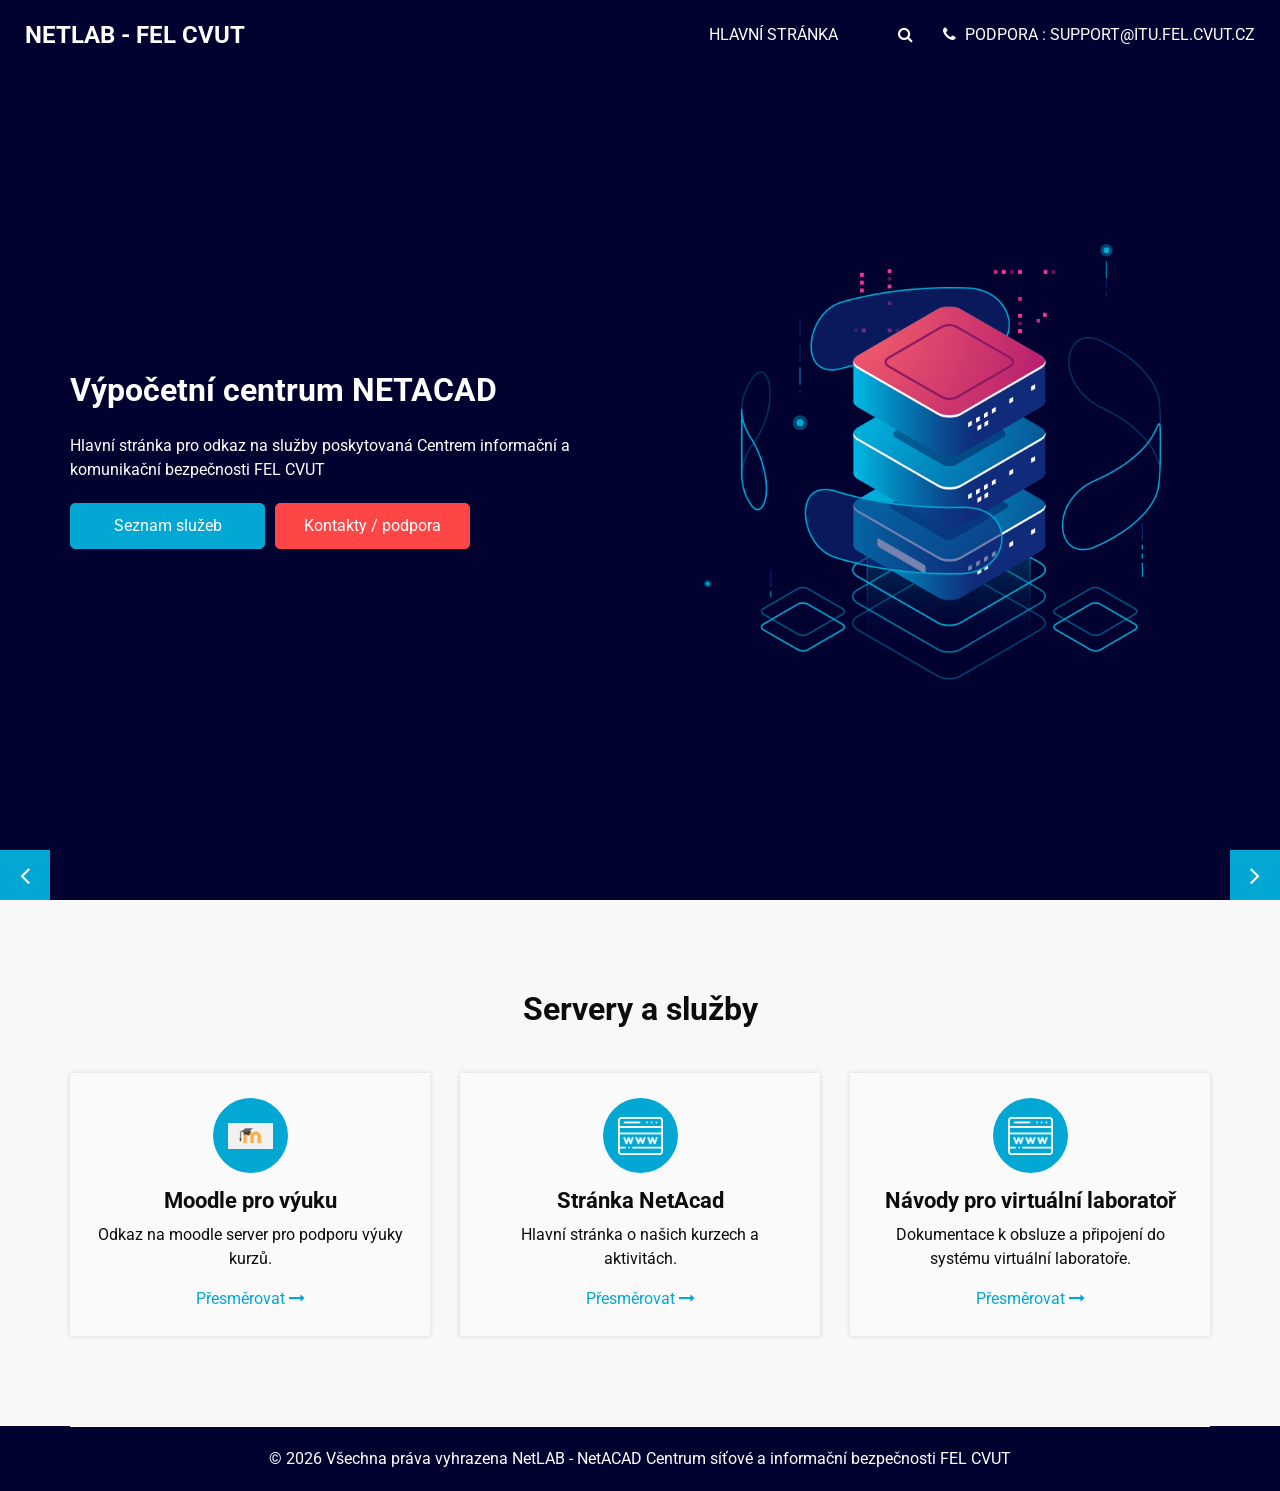
==== index.html @ 59ef76fa "Initial commit" ====
<!DOCTYPE html>
<html>

<head>
  <!-- Basic -->
  <meta charset="utf-8" />
  <meta http-equiv="X-UA-Compatible" content="IE=edge" />
  <!-- Mobile Metas -->
  <meta name="viewport" content="width=device-width, initial-scale=1, shrink-to-fit=no" />
  <!-- Site Metas -->
  <link rel="icon" href="images/fevicon.png" type="image/gif" />
  <meta name="keywords" content="" />
  <meta name="description" content="" />
  <meta name="author" content="" />

  <title>Výpočetní centrum NetAcad</title>


  <!-- bootstrap core css -->
  <link rel="stylesheet" type="text/css" href="css/bootstrap.css" />

  <!-- fonts style -->
  <link href="https://fonts.googleapis.com/css2?family=Roboto:wght@400;500;700;900&display=swap" rel="stylesheet">

  <!-- font awesome style -->
  <link href="css/font-awesome.min.css" rel="stylesheet" />

  <!-- Custom styles for this template -->
  <link href="css/style.css" rel="stylesheet" />
  <!-- responsive style -->
  <link href="css/responsive.css" rel="stylesheet" />

</head>

<body>

  <div class="hero_area">
    <!-- header section strats -->
    <header class="header_section">
      <div class="container-fluid">
        <nav class="navbar navbar-expand-lg custom_nav-container ">
          <a class="navbar-brand" href="index.html">
            <span>NetLAB - FEL CVUT</span>
          </a>

          <button class="navbar-toggler" type="button" data-toggle="collapse" data-target="#navbarSupportedContent" aria-controls="navbarSupportedContent" aria-expanded="false" aria-label="Toggle navigation">
            <span class=""> </span>
          </button>

          <div class="collapse navbar-collapse" id="navbarSupportedContent">
            <ul class="navbar-nav  ml-auto">
              <li class="nav-item active">
                <a class="nav-link" href="index.html">Hlavní stránka <span class="sr-only">(current)</span></a>
              </li>
            </ul>
            <div class="quote_btn-container">
              <form class="form-inline">
                <button class="btn   nav_search-btn" type="submit">
                  <i class="fa fa-search" aria-hidden="true"></i>
                </button>
              </form>
              <a href="">
                <i class="fa fa-phone" aria-hidden="true"></i>
                <span>
                  Podpora : support@itu.fel.cvut.cz

                </span>
              </a>
            </div>
          </div>
        </nav>
      </div>
    </header>
    <!-- end header section -->
    <!-- slider section -->
    <section class="slider_section ">
      <div id="customCarousel1" class="carousel slide" data-ride="carousel">
        <div class="carousel-inner">
          <div class="carousel-item active">
            <div class="container ">
              <div class="row">
                <div class="col-md-6">
                  <div class="detail-box">
                    <h1>
                      Výpočetní centrum NETACAD

                    </h1>
                    <p>
                      Hlavní stránka pro odkaz na služby poskytovaná Centrem informační a komunikační bezpečnosti FEL CVUT </p>
                    <div class="btn-box">
                      <a href="" class="btn-1">
                        Seznam služeb
                      </a>
                      <a href="" class="btn-2">
                        Kontakty / podpora
                      </a>
                    </div>
                  </div>
                </div>
                <div class="col-md-6">
                  <div class="row">
                    <div class=" col-lg-10 mx-auto">
                      <div class="img-box">
                        <img src="images/slider-img.png" alt="">
                      </div>
                    </div>
                  </div>
                </div>
              </div>
            </div>
          </div>
        </div>
        <div class="carousel_btn-box">
          <a class="carousel-control-prev" href="#customCarousel1" role="button" data-slide="prev">
            <i class="fa fa-angle-left" aria-hidden="true"></i>
            <span class="sr-only">Previous</span>
          </a>
          <a class="carousel-control-next" href="#customCarousel1" role="button" data-slide="next">
            <i class="fa fa-angle-right" aria-hidden="true"></i>
            <span class="sr-only">Next</span>
          </a>
        </div>
      </div>
    </section>
    <!-- end slider section -->
  </div>

  <!-- service section -->

  <section class="service_section layout_padding">
    <div class="container">
      <div class="heading_container heading_center">
        <h2>
          Servery a služby
        </h2>
      </div>
    </div>
    <div class="container ">
      <div class="row">
        <div class="col-md-6 col-lg-4">
          <div class="box ">
            <div class="img-box">
              <img src="images/png-transparent-moodle.png" alt="">
            </div>
            <div class="detail-box">
              <h4>
                Moodle pro výuku
              </h4>
              <p>
                Odkaz na moodle server pro podporu výuky kurzů.
              </p>
              <a href="https://moodle.netacad.fel.cvut.cz/moodle">
                Přesměrovat
                <i class="fa fa-long-arrow-right" aria-hidden="true"></i>

              </a>
            </div>
          </div>
        </div>
        <div class="col-md-6 col-lg-4">
          <div class="box ">
            <div class="img-box">
              <img src="images/s6.png" alt="">
            </div>
            <div class="detail-box">
              <h4>
                Stránka NetAcad
              </h4>
              <p>
                Hlavní stránka o našich kurzech a aktivitách.
              </p>
              <a href="https://netacad.fel.cvut.cz">
                Přesměrovat
                <i class="fa fa-long-arrow-right" aria-hidden="true"></i>

              </a>
            </div>
          </div>
        </div>


        <div class="col-md-6 col-lg-4">
          <div class="box ">
            <div class="img-box">
              <img src="images/s6.png" alt="">
            </div>
            <div class="detail-box">
              <h4>
                Návody pro virtuální laboratoř
              </h4>
              <p>
                Dokumentace k obsluze a připojení do systému virtuální laboratoře.
              </p>
              <a href="https://lab.netacad.fel.cvut.cz/navody.html">
                Přesměrovat
                <i class="fa fa-long-arrow-right" aria-hidden="true"></i>

              </a>
            </div>
          </div>
        </div>
      </div>
    </div>
  </section>

  <!-- end service section -->

  <!-- about section -->


  <!-- contact section -->


  <!-- end contact section -->

  <!-- info section -->



  <!-- end info section -->


  <!-- footer section -->
  <footer class="footer_section">
    <div class="container">
      <p>
        &copy; <span id="displayYear"></span> Všechna práva vyhrazena
        <a> NetLAB - NetACAD Centrum síťové a informační bezpečnosti FEL CVUT</a>
      </p>
    </div>
  </footer>
  <!-- footer section -->

  <!-- jQery -->
  <script src="js/jquery-3.4.1.min.js"></script>
  <!-- bootstrap js -->
  <script src="js/bootstrap.js"></script>
  <!-- custom js -->
  <script src="js/custom.js"></script>


</body>

</html>
---- css/style.css ----
body {
  font-family: "Roboto", sans-serif;
  color: #0c0c0c;
  background-color: #f8f8f8;
  overflow-x: hidden;
}

.layout_padding {
  padding: 90px 0;
}

.layout_padding2 {
  padding: 75px 0;
}

.layout_padding2-top {
  padding-top: 75px;
}

.layout_padding2-bottom {
  padding-bottom: 75px;
}

.layout_padding-top {
  padding-top: 90px;
}

.layout_padding-bottom {
  padding-bottom: 90px;
}

.heading_container {
  display: -webkit-box;
  display: -ms-flexbox;
  display: flex;
  -webkit-box-orient: vertical;
  -webkit-box-direction: normal;
      -ms-flex-direction: column;
          flex-direction: column;
  -webkit-box-align: start;
      -ms-flex-align: start;
          align-items: flex-start;
}

.heading_container h2 {
  position: relative;
  font-weight: bold;
  margin: 0;
}

.heading_container.heading_center {
  -webkit-box-align: center;
      -ms-flex-align: center;
          align-items: center;
  text-align: center;
}

.heading_container p {
  margin-top: 10px;
  margin-bottom: 0;
}

.container_border_style {
  position: relative;
  padding: 20px;
}

.container_border_style::before, .container_border_style::after {
  content: "";
  position: absolute;
  top: 50%;
  width: 3px;
  height: 90px;
  background-color: #03a7d3;
  -webkit-transform: translateY(-50%);
          transform: translateY(-50%);
}

.container_border_style::before {
  left: 0;
}

.container_border_style::after {
  right: 0;
}

a,
a:hover,
a:focus {
  text-decoration: none;
}

a:hover,
a:focus {
  color: initial;
}

.btn,
.btn:focus {
  outline: none !important;
  -webkit-box-shadow: none;
          box-shadow: none;
}

/*header section*/
.hero_area {
  position: relative;
  background-color: #020230;
  min-height: 100vh;
  display: -webkit-box;
  display: -ms-flexbox;
  display: flex;
  -webkit-box-orient: vertical;
  -webkit-box-direction: normal;
      -ms-flex-direction: column;
          flex-direction: column;
}

.sub_page .hero_area {
  min-height: auto;
}

.header_section .container-fluid {
  padding-right: 25px;
  padding-left: 25px;
}

.navbar-brand span {
  font-weight: bold;
  color: #ffffff;
  font-size: 24px;
  text-transform: uppercase;
}

.custom_nav-container {
  padding: 10px 0;
}

.custom_nav-container .navbar-nav .nav-item .nav-link {
  padding: 3px 15px;
  margin: 10px 15px;
  color: #ffffff;
  text-align: center;
  text-transform: uppercase;
}

.custom_nav-container .nav_search-btn {
  width: 35px;
  height: 35px;
  padding: 0;
  border: none;
  color: #ffffff;
  margin: 0 20px;
}

.custom_nav-container .navbar-toggler {
  outline: none;
}

.custom_nav-container .navbar-toggler {
  padding: 0;
  width: 37px;
  height: 42px;
  -webkit-transition: all 0.3s;
  transition: all 0.3s;
}

.custom_nav-container .navbar-toggler span {
  display: block;
  width: 35px;
  height: 4px;
  background-color: #ffffff;
  margin: 7px 0;
  -webkit-transition: all 0.3s;
  transition: all 0.3s;
  position: relative;
  border-radius: 5px;
  transition: all 0.3s;
}

.custom_nav-container .navbar-toggler span::before, .custom_nav-container .navbar-toggler span::after {
  content: "";
  position: absolute;
  left: 0;
  height: 100%;
  width: 100%;
  background-color: #ffffff;
  top: -10px;
  border-radius: 5px;
  -webkit-transition: all 0.3s;
  transition: all 0.3s;
}

.custom_nav-container .navbar-toggler span::after {
  top: 10px;
}

.custom_nav-container .navbar-toggler[aria-expanded="true"] {
  -webkit-transform: rotate(360deg);
          transform: rotate(360deg);
}

.custom_nav-container .navbar-toggler[aria-expanded="true"] span {
  -webkit-transform: rotate(45deg);
          transform: rotate(45deg);
}

.custom_nav-container .navbar-toggler[aria-expanded="true"] span::before, .custom_nav-container .navbar-toggler[aria-expanded="true"] span::after {
  -webkit-transform: rotate(90deg);
          transform: rotate(90deg);
  top: 0;
}

.custom_nav-container .navbar-toggler[aria-expanded="true"] .s-1 {
  -webkit-transform: rotate(45deg);
          transform: rotate(45deg);
  margin: 0;
  margin-bottom: -4px;
}

.custom_nav-container .navbar-toggler[aria-expanded="true"] .s-2 {
  display: none;
}

.custom_nav-container .navbar-toggler[aria-expanded="true"] .s-3 {
  -webkit-transform: rotate(-45deg);
          transform: rotate(-45deg);
  margin: 0;
  margin-top: -4px;
}

.custom_nav-container .navbar-toggler[aria-expanded="false"] .s-1,
.custom_nav-container .navbar-toggler[aria-expanded="false"] .s-2,
.custom_nav-container .navbar-toggler[aria-expanded="false"] .s-3 {
  -webkit-transform: none;
          transform: none;
}

.quote_btn-container {
  display: -webkit-box;
  display: -ms-flexbox;
  display: flex;
  -webkit-box-align: center;
      -ms-flex-align: center;
          align-items: center;
}

.quote_btn-container a {
  color: #ffffff;
  text-transform: uppercase;
}

.quote_btn-container a span {
  margin-left: 5px;
}

/*end header section*/
/* slider section */
.slider_section {
  -webkit-box-flex: 1;
      -ms-flex: 1;
          flex: 1;
  display: -webkit-box;
  display: -ms-flexbox;
  display: flex;
  -webkit-box-align: center;
      -ms-flex-align: center;
          align-items: center;
  padding-top: 45px;
  padding-bottom: 90px;
}

.slider_section .row {
  -webkit-box-align: center;
      -ms-flex-align: center;
          align-items: center;
}

.slider_section #customCarousel1 {
  width: 100%;
  position: unset;
}

.slider_section .detail-box {
  color: #ffffff;
}

.slider_section .detail-box h1 {
  font-weight: bold;
  margin-bottom: 25px;
  font-size: 2rem;
}

.slider_section .detail-box h1 span {
  font-size: 3rem;
  color: #03a7d3;
}

.slider_section .detail-box .btn-box {
  display: -webkit-box;
  display: -ms-flexbox;
  display: flex;
  margin: 0 -5px;
}

.slider_section .detail-box a {
  margin: 5px;
  width: 195px;
  text-align: center;
}

.slider_section .detail-box .btn-1 {
  display: inline-block;
  padding: 10px 15px;
  background-color: #03a7d3;
  color: #ffffff;
  border-radius: 5px;
  border: 1px solid #03a7d3;
  -webkit-transition: all .3s;
  transition: all .3s;
}

.slider_section .detail-box .btn-1:hover {
  background-color: transparent;
  color: #03a7d3;
}

.slider_section .detail-box .btn-2 {
  display: inline-block;
  padding: 10px 15px;
  background-color: #ff4646;
  color: #ffffff;
  border-radius: 5px;
  border: 1px solid #ff4646;
  -webkit-transition: all .3s;
  transition: all .3s;
}

.slider_section .detail-box .btn-2:hover {
  background-color: transparent;
  color: #ff4646;
}

.slider_section .img-box img {
  width: 100%;
}

.slider_section .carousel_btn-box {
  position: absolute;
  bottom: 0;
  left: 0;
  display: -webkit-box;
  display: -ms-flexbox;
  display: flex;
  -webkit-box-pack: justify;
      -ms-flex-pack: justify;
          justify-content: space-between;
  width: 100%;
  height: 50px;
  z-index: 3;
  font-size: 22px;
}

.slider_section .carousel_btn-box .carousel-control-prev,
.slider_section .carousel_btn-box .carousel-control-next {
  position: unset;
  width: 50px;
  height: 50px;
  background-color: #03a7d3;
  opacity: 1;
  font-size: 28px;
  -webkit-transition: all .3s;
  transition: all .3s;
}

.slider_section .carousel_btn-box .carousel-control-prev:hover,
.slider_section .carousel_btn-box .carousel-control-next:hover {
  background-color: #ffffff;
  color: #000000;
}

.about_section .row {
  -webkit-box-align: center;
      -ms-flex-align: center;
          align-items: center;
}

.about_section .img-box img {
  max-width: 100%;
}

.about_section .detail-box p {
  color: #999;
  margin-top: 15px;
}

.about_section .detail-box a {
  display: inline-block;
  padding: 10px 45px;
  background-color: #ff4646;
  color: #ffffff;
  border-radius: 5px;
  border: 1px solid #ff4646;
  -webkit-transition: all .3s;
  transition: all .3s;
  margin-top: 15px;
}

.about_section .detail-box a:hover {
  background-color: transparent;
  color: #ff4646;
}

.service_section {
  position: relative;
}

.service_section .box {
  margin-top: 45px;
  display: -webkit-box;
  display: -ms-flexbox;
  display: flex;
  -webkit-box-orient: vertical;
  -webkit-box-direction: normal;
      -ms-flex-direction: column;
          flex-direction: column;
  -webkit-box-align: center;
      -ms-flex-align: center;
          align-items: center;
  text-align: center;
  padding: 25px;
  background-color: #fafafa;
  -webkit-box-shadow: 0 0 5px 0 rgba(0, 0, 0, 0.15);
          box-shadow: 0 0 5px 0 rgba(0, 0, 0, 0.15);
}

.service_section .box .img-box {
  width: 75px;
  height: 75px;
  background-color: #03a7d3;
  border-radius: 100%;
  display: -webkit-box;
  display: -ms-flexbox;
  display: flex;
  -webkit-box-pack: center;
      -ms-flex-pack: center;
          justify-content: center;
  -webkit-box-align: center;
      -ms-flex-align: center;
          align-items: center;
  -webkit-transition: all .2s;
  transition: all .2s;
  padding: 10px;
}

.service_section .box .img-box img {
  width: 100%;
  max-width: 45px;
  max-height: 45px;
}

.service_section .box .detail-box {
  margin-top: 15px;
}

.service_section .box .detail-box h4 {
  font-weight: bold;
  font-size: 22px;
}

.service_section .box .detail-box a {
  color: #03a7d3;
}

.service_section .box .detail-box a:hover {
  color: #ff4646;
}

.service_section .box:hover .img-box {
  background-color: #ff4646;
}

.server_section {
  background: linear-gradient(110deg, transparent 25%, #020230 25%);
  padding: 55px 0;
  color: #ffffff;
}

.server_section .row {
  -webkit-box-align: center;
      -ms-flex-align: center;
          align-items: center;
}

.server_section .img-box {
  position: relative;
}

.server_section .img-box img {
  width: 100%;
}

.server_section .img-box .play_btn {
  position: absolute;
  top: 50%;
  left: 50%;
  display: -webkit-box;
  display: -ms-flexbox;
  display: flex;
  -webkit-box-align: center;
      -ms-flex-align: center;
          align-items: center;
  -webkit-box-pack: center;
      -ms-flex-pack: center;
          justify-content: center;
  width: 65px;
  height: 65px;
  -webkit-transform: translate(-50%, -50%);
          transform: translate(-50%, -50%);
  border: none;
}

.server_section .img-box .play_btn button {
  background-color: transparent;
  border: none;
  background-color: #03a7d3;
  color: #ffffff;
  width: 100%;
  height: 100%;
  border-radius: 100%;
  position: relative;
  z-index: 3;
  outline: none;
}

.server_section .img-box .play_btn:before, .server_section .img-box .play_btn:after {
  content: "";
  width: 100%;
  height: 100%;
  position: absolute;
  top: 50%;
  left: 50%;
  background-color: #03a7d3;
  opacity: 1;
  border-radius: 100%;
  -webkit-transform: translate(-50%, -50%);
          transform: translate(-50%, -50%);
}

.server_section .img-box .play_btn:before {
  z-index: 2;
  -webkit-animation: before-animation 1500ms infinite;
          animation: before-animation 1500ms infinite;
}

.server_section .img-box .play_btn:after {
  z-index: 1;
  -webkit-animation: after-animation 1500ms infinite;
          animation: after-animation 1500ms infinite;
}

@-webkit-keyframes before-animation {
  0% {
    -webkit-transform: translateX(-50%) translateY(-50%) translateZ(0) scale(1);
            transform: translateX(-50%) translateY(-50%) translateZ(0) scale(1);
    opacity: 1;
  }
  100% {
    -webkit-transform: translateX(-50%) translateY(-50%) translateZ(0) scale(1.5);
            transform: translateX(-50%) translateY(-50%) translateZ(0) scale(1.5);
    opacity: 0;
  }
}

@keyframes before-animation {
  0% {
    -webkit-transform: translateX(-50%) translateY(-50%) translateZ(0) scale(1);
            transform: translateX(-50%) translateY(-50%) translateZ(0) scale(1);
    opacity: 1;
  }
  100% {
    -webkit-transform: translateX(-50%) translateY(-50%) translateZ(0) scale(1.5);
            transform: translateX(-50%) translateY(-50%) translateZ(0) scale(1.5);
    opacity: 0;
  }
}

@-webkit-keyframes after-animation {
  0% {
    -webkit-transform: translateX(-50%) translateY(-50%) translateZ(0) scale(1);
            transform: translateX(-50%) translateY(-50%) translateZ(0) scale(1);
    opacity: 1;
  }
  100% {
    -webkit-transform: translateX(-50%) translateY(-50%) translateZ(0) scale(2);
            transform: translateX(-50%) translateY(-50%) translateZ(0) scale(2);
    opacity: 0;
  }
}

@keyframes after-animation {
  0% {
    -webkit-transform: translateX(-50%) translateY(-50%) translateZ(0) scale(1);
            transform: translateX(-50%) translateY(-50%) translateZ(0) scale(1);
    opacity: 1;
  }
  100% {
    -webkit-transform: translateX(-50%) translateY(-50%) translateZ(0) scale(2);
            transform: translateX(-50%) translateY(-50%) translateZ(0) scale(2);
    opacity: 0;
  }
}

.server_section .detail-box a {
  display: inline-block;
  padding: 10px 45px;
  background-color: #ff4646;
  color: #ffffff;
  border-radius: 5px;
  border: 1px solid #ff4646;
  -webkit-transition: all .3s;
  transition: all .3s;
  margin-top: 25px;
}

.server_section .detail-box a:hover {
  background-color: transparent;
  color: #ff4646;
}

.price_section .price_container {
  display: -webkit-box;
  display: -ms-flexbox;
  display: flex;
  -ms-flex-wrap: wrap;
      flex-wrap: wrap;
  -webkit-box-pack: center;
      -ms-flex-pack: center;
          justify-content: center;
  text-align: center;
}

.price_section .price_container .box {
  margin: 45px 15px 0 15px;
}

.price_section .price_container .box .detail-box {
  width: 300px;
  padding: 40px 20px 15px 20px;
  background-color: #fff;
  border-radius: 25px;
  -webkit-box-shadow: 0 0 5px 0 rgba(0, 0, 0, 0.1);
          box-shadow: 0 0 5px 0 rgba(0, 0, 0, 0.1);
}

.price_section .price_container .box .detail-box h2 {
  font-weight: bold;
}

.price_section .price_container .box .detail-box h2 span {
  font-size: 3rem;
}

.price_section .price_container .box .detail-box h6 {
  text-transform: uppercase;
  color: #03a7d3;
  font-size: 20px;
  margin-bottom: 10px;
}

.price_section .price_container .box .price_features {
  padding: 0;
  list-style-type: none;
}

.price_section .price_container .box .price_features li {
  margin: 10px 0;
}

.price_section .price_container .box .btn-box {
  margin-top: 25px;
}

.price_section .price_container .box .btn-box a {
  display: inline-block;
  padding: 10px 35px;
  background-color: #ff4646;
  color: #ffffff;
  border-radius: 5px;
  border: 1px solid #ff4646;
  -webkit-transition: all .3s;
  transition: all .3s;
  border: none;
}

.price_section .price_container .box .btn-box a:hover {
  background-color: transparent;
  color: #ff4646;
}

.price_section .price_container .box .btn-box a:hover {
  background-color: #03a7d3;
  color: #ffffff;
}

.price_section .price_container .box:hover {
  color: #ffffff;
}

.price_section .price_container .box:hover .detail-box {
  background-color: #03a7d3;
}

.price_section .price_container .box:hover h6 {
  color: #ffffff;
}

.price_section .price_container .box:hover a {
  background-color: #03a7d3;
  color: #ffffff;
}

.client_section {
  padding-bottom: 45px;
}

.client_section .heading_container {
  margin-bottom: 35px;
}

.client_section .box {
  display: -webkit-box;
  display: -ms-flexbox;
  display: flex;
  -webkit-box-align: center;
      -ms-flex-align: center;
          align-items: center;
  margin: 45px 0;
}

.client_section .box .img-box {
  width: 125px;
  height: 125px;
  min-width: 125px;
  border-radius: 100%;
  overflow: hidden;
  margin-right: -65px;
  position: relative;
}

.client_section .box .img-box img {
  width: 100%;
}

.client_section .box .client_info {
  display: -webkit-box;
  display: -ms-flexbox;
  display: flex;
  -webkit-box-pack: justify;
      -ms-flex-pack: justify;
          justify-content: space-between;
}

.client_section .box .client_info .client_name h5 {
  font-weight: bold;
  color: #03a7d3;
  margin-bottom: 0;
  text-transform: uppercase;
}

.client_section .box .client_info .client_name h6 {
  margin-bottom: 0;
  color: #ff4646;
  font-weight: normal;
  font-size: 14px;
  text-transform: uppercase;
}

.client_section .box .client_info i {
  font-size: 24px;
  color: #03a7d3;
}

.client_section .box p {
  margin-top: 25px;
}

.client_section .box .detail-box {
  background-color: #ffffff;
  padding: 45px 45px 45px 85px;
  -webkit-box-shadow: 0 0 5px 0 rgba(0, 0, 0, 0.2);
          box-shadow: 0 0 5px 0 rgba(0, 0, 0, 0.2);
}

.client_section .carousel-control-prev,
.client_section .carousel-control-next {
  width: 50px;
  height: 50px;
  background-color: #03a7d3;
  opacity: 1;
  font-size: 28px;
  font-weight: bold;
  top: 50%;
  -webkit-transform: translateY(-50%);
          transform: translateY(-50%);
}

.client_section .carousel-control-prev {
  left: 0;
}

.client_section .carousel-control-next {
  right: 0;
}

.contact_section {
  position: relative;
}

.contact_section .heading_container {
  margin-bottom: 45px;
}

.contact_section .form_container input {
  width: 100%;
  border: 1px solid #b0b0b0;
  height: 50px;
  margin-bottom: 25px;
  padding-left: 15px;
  background-color: transparent;
  outline: none;
  color: #101010;
}

.contact_section .form_container input::-webkit-input-placeholder {
  color: #b0b0b0;
}

.contact_section .form_container input:-ms-input-placeholder {
  color: #b0b0b0;
}

.contact_section .form_container input::-ms-input-placeholder {
  color: #b0b0b0;
}

.contact_section .form_container input::placeholder {
  color: #b0b0b0;
}

.contact_section .form_container input.message-box {
  height: 120px;
}

.contact_section .form_container .btn_box {
  display: -webkit-box;
  display: -ms-flexbox;
  display: flex;
  -webkit-box-pack: center;
      -ms-flex-pack: center;
          justify-content: center;
}

.contact_section .form_container button {
  border: none;
  text-transform: uppercase;
  display: inline-block;
  padding: 15px 65px;
  background-color: #ff4646;
  color: #ffffff;
  border-radius: 0;
  border: 1px solid #ff4646;
  -webkit-transition: all .3s;
  transition: all .3s;
  font-weight: bold;
}

.contact_section .form_container button:hover {
  background-color: transparent;
  color: #ff4646;
}

/* info section */
.info_section {
  background-color: #020230;
  color: #ffffff;
}

.info_section h4 {
  font-weight: 600;
  margin-bottom: 20px;
}

.info_section .info_contact .contact_link_box {
  display: -webkit-box;
  display: -ms-flexbox;
  display: flex;
  -webkit-box-orient: vertical;
  -webkit-box-direction: normal;
      -ms-flex-direction: column;
          flex-direction: column;
}

.info_section .info_contact .contact_link_box a {
  margin: 5px 0;
  color: #ffffff;
}

.info_section .info_contact .contact_link_box a i {
  margin-right: 5px;
}

.info_section .info_contact .contact_link_box a:hover {
  color: #ff4646;
}

.info_section .info_social {
  display: -webkit-box;
  display: -ms-flexbox;
  display: flex;
  margin-top: 20px;
}

.info_section .info_social a {
  display: -webkit-box;
  display: -ms-flexbox;
  display: flex;
  -webkit-box-pack: center;
      -ms-flex-pack: center;
          justify-content: center;
  -webkit-box-align: center;
      -ms-flex-align: center;
          align-items: center;
  color: #ffffff;
  border-radius: 100%;
  margin-right: 10px;
  font-size: 24px;
}

.info_section .info_social a:hover {
  color: #ff4646;
}

.info_section .info_links {
  display: -webkit-box;
  display: -ms-flexbox;
  display: flex;
  -webkit-box-orient: vertical;
  -webkit-box-direction: normal;
      -ms-flex-direction: column;
          flex-direction: column;
  -ms-flex-wrap: wrap;
      flex-wrap: wrap;
}

.info_section .info_links a {
  display: -webkit-box;
  display: -ms-flexbox;
  display: flex;
  -webkit-box-align: center;
      -ms-flex-align: center;
          align-items: center;
  margin-bottom: 15px;
  color: #ffffff;
}

.info_section .info_links a img {
  margin-right: 10px;
}

.info_section .info_links a:hover, .info_section .info_links a.active {
  color: #ff4646;
}

.info_section form input {
  border: none;
  border-bottom: 1px solid #ffffff;
  background-color: transparent;
  width: 100%;
  height: 45px;
  color: #ffffff;
  outline: none;
}

.info_section form input::-webkit-input-placeholder {
  color: #ffffff;
}

.info_section form input:-ms-input-placeholder {
  color: #ffffff;
}

.info_section form input::-ms-input-placeholder {
  color: #ffffff;
}

.info_section form input::placeholder {
  color: #ffffff;
}

.info_section form button {
  width: 100%;
  text-align: center;
  display: inline-block;
  padding: 10px 55px;
  background-color: #ff4646;
  color: #ffffff;
  border-radius: 0;
  border: 1px solid #ff4646;
  -webkit-transition: all .3s;
  transition: all .3s;
  margin-top: 15px;
}

.info_section form button:hover {
  background-color: transparent;
  color: #ff4646;
}

/* end info section */
/* footer section*/
.footer_section {
  position: relative;
  background-color: #020230;
  text-align: center;
}

.footer_section p {
  color: #ffffff;
  padding: 20px 0;
  margin: 0;
  border-top: 1px solid #ffffff;
}

.footer_section p a {
  color: inherit;
}
/*# sourceMappingURL=style.css.map */
---- css/responsive.css ----
@media (max-width: 1300px) {}

@media (max-width: 1120px) {}

@media (max-width: 992px) {
  .hero_area {
    min-height: auto;
  }

  #navbarSupportedContent {
    padding: 15px 0 25px 0;
  }

  .quote_btn-container {
    flex-direction: column;
    align-items: center;
  }

  .quote_btn-container a {
    margin-right: 0;
    margin-top: 10px;
  }

  .slider_section {
    padding: 45px 0 90px 0;
  }


  .client_section .box {
    margin: 15px;
  }

  .client_section .carousel_btn-box {
    display: flex;
    justify-content: center;
    margin-top: 45px;
  }

  .client_section .carousel-control-prev,
  .client_section .carousel-control-next {
    position: unset;
    margin: 0 2.5px;
    width: 45px;
    height: 45px;
  }

  .info_section .info_main_row>div {
    margin-bottom: 25px;
  }
}

@media (max-width: 768px) {
  .slider_section .detail-box {
    margin-bottom: 45px;
    text-align: center;
  }

  .slider_section .detail-box .btn-box {
    justify-content: center;
  }

  .about_section .detail-box {
    margin-bottom: 45px;
  }


  .service_section .row .service_col_middle {
    order: 2;
  }

  .service_section .service_col_middle .box {
    margin-bottom: 45px;
  }

  .server_section {
    background: none;
    background-color: #020230;
  }

  .server_section .img-box {
    margin-bottom: 25px;
  }

  .contact_section .form_container {
    margin-right: 0;
    margin-bottom: 45px;
  }

  .info_section .row>div {
    display: flex;
    flex-direction: column;
    align-items: center;
    text-align: center;
    margin-bottom: 35px;
  }

  .info_section .info_links {
    align-items: center;
  }
}

@media (max-width: 576px) {


  .client_section .box {
    flex-direction: column;
    align-items: center;
  }

  .client_section .box .detail-box {
    padding: 85px 45px 45px 45px;

  }

  .client_section .box .img-box {
    margin-right: 0;
    margin-bottom: -65px;
  }
}

@media (max-width: 480px) {}

@media (max-width: 420px) {}

@media (max-width: 376px) {
  .slider_section .detail_box h1 {
    font-size: 2.5rem;
  }
}

@media (min-width: 1200px) {
  .container {
    max-width: 1170px;
  }
}
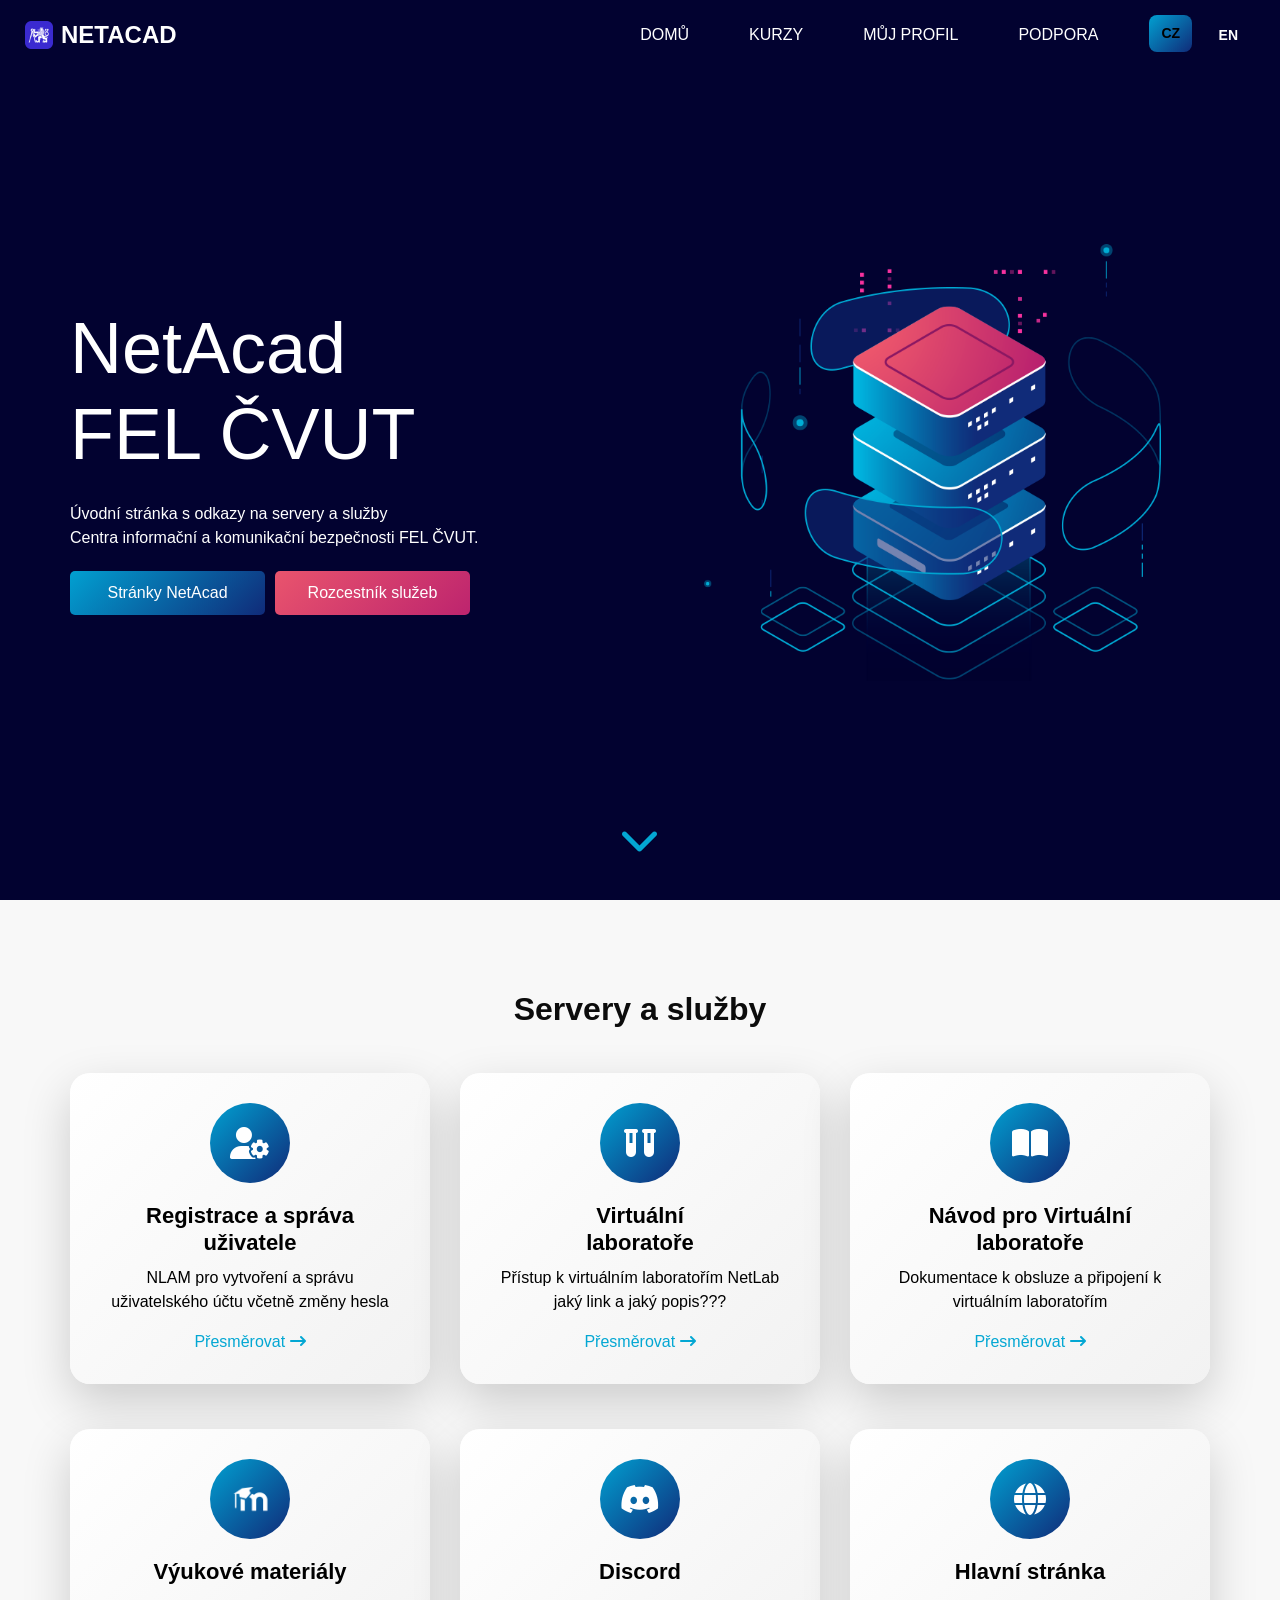
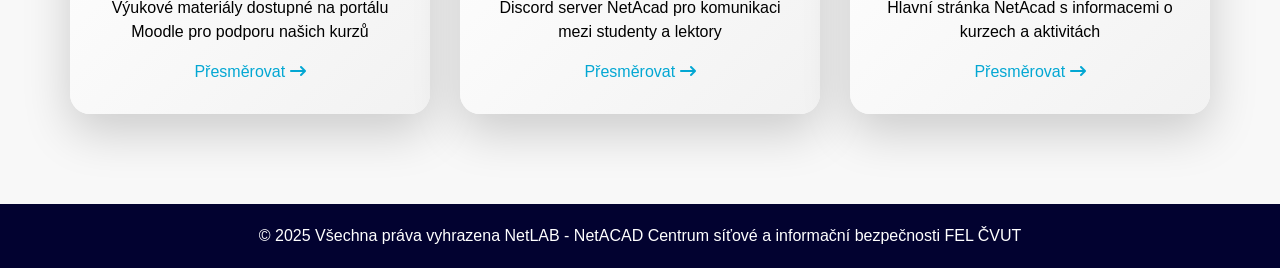
==== commit b6551d6e: "Web pages redesign" ====
--- a/index.html
+++ b/index.html
@@ -1,5 +1,5 @@
 <!DOCTYPE html>
-<html>
+<html lang="cz">
 
 <head>
   <!-- Basic -->
@@ -8,12 +8,12 @@
   <!-- Mobile Metas -->
   <meta name="viewport" content="width=device-width, initial-scale=1, shrink-to-fit=no" />
   <!-- Site Metas -->
-  <link rel="icon" href="images/fevicon.png" type="image/gif" />
+  <link rel="icon" href="favicon.ico" type="image/gif" />
   <meta name="keywords" content="" />
   <meta name="description" content="" />
   <meta name="author" content="" />
 
-  <title>Výpočetní centrum NetAcad</title>
+  <title>NetAcad</title>
 
 
   <!-- bootstrap core css -->
@@ -21,6 +21,7 @@
 
   <!-- fonts style -->
   <link href="https://fonts.googleapis.com/css2?family=Roboto:wght@400;500;700;900&display=swap" rel="stylesheet">
+  <link href="https://fonts.googleapis.com/css2?family=OpenSans:wght@400;500;700;900&display=swap" rel="stylesheet">
 
   <!-- font awesome style -->
   <link href="css/font-awesome.min.css" rel="stylesheet" />
@@ -30,208 +31,243 @@
   <!-- responsive style -->
   <link href="css/responsive.css" rel="stylesheet" />
 
+  <script> window.chtlConfig = { chatbotId: "9271479529" } </script>
+  <script async data-id="9271479529" id="chtl-script" type="text/javascript" src="https://chatling.ai/js/embed.js"></script>
+
 </head>
 
 <body>
 
   <div class="hero_area">
     <!-- header section strats -->
-    <header class="header_section">
-      <div class="container-fluid">
-        <nav class="navbar navbar-expand-lg custom_nav-container ">
-          <a class="navbar-brand" href="index.html">
-            <span>NetLAB - FEL CVUT</span>
-          </a>
-
-          <button class="navbar-toggler" type="button" data-toggle="collapse" data-target="#navbarSupportedContent" aria-controls="navbarSupportedContent" aria-expanded="false" aria-label="Toggle navigation">
-            <span class=""> </span>
-          </button>
-
-          <div class="collapse navbar-collapse" id="navbarSupportedContent">
-            <ul class="navbar-nav  ml-auto">
-              <li class="nav-item active">
-                <a class="nav-link" href="index.html">Hlavní stránka <span class="sr-only">(current)</span></a>
-              </li>
-            </ul>
-            <div class="quote_btn-container">
-              <form class="form-inline">
-                <button class="btn   nav_search-btn" type="submit">
-                  <i class="fa fa-search" aria-hidden="true"></i>
-                </button>
-              </form>
-              <a href="">
-                <i class="fa fa-phone" aria-hidden="true"></i>
-                <span>
-                  Podpora : support@itu.fel.cvut.cz
-
-                </span>
-              </a>
-            </div>
+      <!-- Font Awesome CDN (make sure it's included in <head>) -->
+      <link rel="stylesheet" href="https://cdnjs.cloudflare.com/ajax/libs/font-awesome/6.5.0/css/all.min.css">
+
+      <header class="header_section">
+          <div class="container-fluid">
+              <nav class="navbar navbar-expand-lg custom_nav-container">
+                  <a class="navbar-brand d-flex align-items-center">
+                      <img src="favicon.ico" alt="Logo" width="28" height="28" class="mr-2"> <span>NetAcad</span>
+                  </a>
+
+                  <button class="navbar-toggler" type="button" data-toggle="collapse" data-target="#navbarContent"
+                          aria-controls="navbarContent" aria-expanded="false" aria-label="Toggle navigation">
+                      <span class="navbar-toggler-icon"></span>
+                  </button>
+
+                  <div class="collapse navbar-collapse" id="navbarContent">
+                      <ul class="navbar-nav ml-auto">
+                          <li class="nav-item active">
+                              <a class="nav-link" href="index.html" data-i18n="home">
+                                  <i class="fas fa-home mr-2"></i> Domů
+                              </a>
+                          </li>
+                          <li class="nav-item">
+                              <a class="nav-link" href="#" data-i18n="courses">
+                                  <i class="https://moodle.netacad.fel.cvut.cz/moodle"></i> Kurzy
+                              </a>
+                          </li>
+                          <li class="nav-item">
+                              <a class="nav-link" href="https://access.netacad.fel.cvut.cz/en/login" data-i18n="profile">
+                                  <i class=""></i> Můj profil
+                              </a>
+                          </li>
+
+                          <li class="nav-item">
+                              <a class="nav-link" href="mailto:support@itu.fel.cvut.cz" data-i18n="support">
+                                  <i class="fas fa-headset mr-2"></i> Podpora
+                              </a>
+                          </li>
+                      </ul>
+
+                    <div class="language-switcher ml-3">
+                      <button class="btn btn-sm btn-outline-light" onclick="setLanguage('cz')">CZ</button>
+                      <button class="btn btn-sm btn-outline-light" onclick="setLanguage('en')">EN</button>
+                    </div>
+
+
+                  </div>
+              </nav>
           </div>
-        </nav>
-      </div>
-    </header>
-    <!-- end header section -->
+      </header>
+
+      <!-- end header section -->
     <!-- slider section -->
-    <section class="slider_section ">
-      <div id="customCarousel1" class="carousel slide" data-ride="carousel">
-        <div class="carousel-inner">
-          <div class="carousel-item active">
-            <div class="container ">
+      <section class="slider_section">
+          <div class="container">
               <div class="row">
-                <div class="col-md-6">
-                  <div class="detail-box">
-                    <h1>
-                      Výpočetní centrum NETACAD
-
-                    </h1>
-                    <p>
-                      Hlavní stránka pro odkaz na služby poskytovaná Centrem informační a komunikační bezpečnosti FEL CVUT </p>
-                    <div class="btn-box">
-                      <a href="" class="btn-1">
-                        Seznam služeb
-                      </a>
-                      <a href="" class="btn-2">
-                        Kontakty / podpora
-                      </a>
-                    </div>
+                  <div class="col-md-6">
+                      <div class="detail-box">
+                          <h1 class="display-3 header" data-i18n="title">
+                              NetAcad <br>
+                              FEL ČVUT
+                          </h1>
+                          <p data-i18n="title_desc">
+                              Úvodní stránka s odkazy na servery a služby  <br> Centra informační a komunikační bezpečnosti FEL ČVUT.
+                          </p>
+                          <div class="btn-box" id="section1">
+                              <a href="https://netacad.fel.cvut.cz" class="btn-2" data-i18n="button_1">
+                                  Stránky NetAcad
+                              </a>
+                              <a href="#section2" class="btn-1" data-i18n="button_2">
+                                  Rozcestník služeb
+                              </a>
+                          </div>
+                      </div>
                   </div>
-                </div>
-                <div class="col-md-6">
-                  <div class="row">
-                    <div class=" col-lg-10 mx-auto">
-                      <div class="img-box">
-                        <img src="images/slider-img.png" alt="">
+                  <div class="col-md-6">
+                      <div class="row">
+                          <div class="col-lg-10 mx-auto" id="logo-img-box">
+                              <div class="img-box">
+                                  <img src="images/logo-img.png" alt="logo">
+                              </div>
+                          </div>
                       </div>
-                    </div>
                   </div>
-                </div>
-              </div>
-            </div>
+              </div>
           </div>
-        </div>
-        <div class="carousel_btn-box">
-          <a class="carousel-control-prev" href="#customCarousel1" role="button" data-slide="prev">
-            <i class="fa fa-angle-left" aria-hidden="true"></i>
-            <span class="sr-only">Previous</span>
-          </a>
-          <a class="carousel-control-next" href="#customCarousel1" role="button" data-slide="next">
-            <i class="fa fa-angle-right" aria-hidden="true"></i>
-            <span class="sr-only">Next</span>
-          </a>
-        </div>
-      </div>
-    </section>
-    <!-- end slider section -->
+          <a href="#section2" class="scroll-down-arrow">
+            <i class="fas fa-chevron-down"></i>
+          </a>
+      </section>
+
+      <!-- end slider section -->
   </div>
 
   <!-- service section -->
-
   <section class="service_section layout_padding">
-    <div class="container">
+    <div class="container" id="section2">
       <div class="heading_container heading_center">
-        <h2>
+        <h2 data-i18n="service_title">
           Servery a služby
         </h2>
       </div>
     </div>
-    <div class="container ">
+    <div class="container">
       <div class="row">
-        <div class="col-md-6 col-lg-4">
-          <div class="box ">
-            <div class="img-box">
-              <img src="images/png-transparent-moodle.png" alt="">
-            </div>
-            <div class="detail-box">
-              <h4>
-                Moodle pro výuku
-              </h4>
-              <p>
-                Odkaz na moodle server pro podporu výuky kurzů.
-              </p>
-              <a href="https://moodle.netacad.fel.cvut.cz/moodle">
-                Přesměrovat
-                <i class="fa fa-long-arrow-right" aria-hidden="true"></i>
-
-              </a>
-            </div>
-          </div>
-        </div>
-        <div class="col-md-6 col-lg-4">
-          <div class="box ">
-            <div class="img-box">
-              <img src="images/s6.png" alt="">
-            </div>
-            <div class="detail-box">
-              <h4>
-                Stránka NetAcad
-              </h4>
-              <p>
-                Hlavní stránka o našich kurzech a aktivitách.
-              </p>
-              <a href="https://netacad.fel.cvut.cz">
-                Přesměrovat
-                <i class="fa fa-long-arrow-right" aria-hidden="true"></i>
-
-              </a>
-            </div>
-          </div>
-        </div>
-
-
-        <div class="col-md-6 col-lg-4">
-          <div class="box ">
-            <div class="img-box">
-              <img src="images/s6.png" alt="">
-            </div>
-            <div class="detail-box">
-              <h4>
-                Návody pro virtuální laboratoř
-              </h4>
-              <p>
-                Dokumentace k obsluze a připojení do systému virtuální laboratoře.
-              </p>
-              <a href="https://lab.netacad.fel.cvut.cz/navody.html">
-                Přesměrovat
-                <i class="fa fa-long-arrow-right" aria-hidden="true"></i>
-
-              </a>
-            </div>
-          </div>
-        </div>
+
+        <div class="col-md-6 col-lg-4">
+          <a href="https://access.netacad.fel.cvut.cz/en/login" class="box-link">
+            <div class="box">
+              <div class="img-box">
+                <i class="fas fa-user-cog fa-2x text-white"></i>
+              </div>
+              <div class="detail-box">
+                <h4 data-i18n="registration">Registrace a správa uživatele</h4>
+                <p data-i18n="registration_desc">NLAM pro vytvoření a správu uživatelského účtu včetně změny hesla</p>
+                <span class="redirect-link" data-i18n="redirect">
+                Přesměrovat <i class="fa fa-long-arrow-right"></i>
+                </span>
+              </div>
+            </div>
+          </a>
+        </div>
+
+        <div class="col-md-6 col-lg-4">
+          <a href="https://access.netacad.fel.cvut.cz/en/login" class="box-link">
+            <div class="box">
+              <div class="img-box">
+                <i class="fas fa-vials fa-2x text-white"></i>
+              </div>
+              <div class="detail-box">
+                <h4 data-i18n="virtualLab">Virtuální <br> laboratoře</h4>
+                <p data-i18n="virtualLab_desc">Přístup k virtuálním laboratořím NetLab jaký link a jaký popis???</p>
+                <span class="redirect-link" data-i18n="redirect">
+                Přesměrovat <i class="fa fa-long-arrow-right"></i>
+                </span>
+              </div>
+            </div>
+          </a>
+        </div>
+
+        <div class="col-md-6 col-lg-4">
+          <a href="navody.html" class="box-link">
+            <div class="box">
+              <div class="img-box">
+                <i class="fas fa-book-open fa-2x text-white"></i>
+              </div>
+              <div class="detail-box">
+                <h4 data-i18n="virtualLabGuide">Návod pro Virtuální laboratoře</h4>
+                <p data-i18n="virtualLabGuide_desc">Dokumentace k obsluze a připojení k virtuálním laboratořím</p>
+                <span class="redirect-link" data-i18n="redirect">
+                Přesměrovat <i class="fa fa-long-arrow-right"></i>
+                </span>
+              </div>
+            </div>
+          </a>
+        </div>
+
+        <div class="col-md-6 col-lg-4">
+          <a href="https://moodle.netacad.fel.cvut.cz/moodle" class="box-link">
+            <div class="box">
+              <div class="img-box">
+                <img src="images/moodle.png" alt="Moodle">
+              </div>
+              <div class="detail-box">
+                <h4 data-i18n="moodle">Výukové materiály</h4>
+                <p data-i18n="moodle_desc">Výukové materiály dostupné na portálu Moodle pro podporu našich kurzů</p>
+                <span class="redirect-link" data-i18n="redirect">
+                Přesměrovat <i class="fa fa-long-arrow-right"></i>
+                </span>
+              </div>
+            </div>
+          </a>
+        </div>
+
+        <div class="col-md-6 col-lg-4">
+          <a href="https://discord.gg/mCXzd8gn" class="box-link">
+            <div class="box">
+              <div class="img-box">
+                <i class="fab fa-discord fa-2x text-white"></i>
+              </div>
+              <div class="detail-box">
+                <h4 data-i18n="discord">Discord</h4>
+                <p data-i18n="discord_desc">Discord server NetAcad pro komunikaci mezi studenty a lektory</p>
+                <span class="redirect-link" data-i18n="redirect">
+                Přesměrovat <i class="fa fa-long-arrow-right"></i>
+                </span>
+              </div>
+            </div>
+          </a>
+        </div>
+
+        <div class="col-md-6 col-lg-4">
+          <a href="https://netacad.fel.cvut.cz" class="box-link">
+            <div class="box">
+              <div class="img-box">
+                <i class="fas fa-globe fa-2x text-white"></i>
+              </div>
+              <div class="detail-box">
+                <h4 data-i18n="mainPage">Hlavní stránka</h4>
+                <p data-i18n="mainPage_desc">Hlavní stránka NetAcad s informacemi o kurzech a aktivitách</p>
+                <span class="redirect-link" data-i18n="redirect">
+                Přesměrovat <i class="fa fa-long-arrow-right"></i>
+                </span>
+              </div>
+            </div>
+          </a>
+        </div>
+
       </div>
     </div>
   </section>
 
-  <!-- end service section -->
-
-  <!-- about section -->
-
-
-  <!-- contact section -->
-
-
-  <!-- end contact section -->
-
-  <!-- info section -->
-
-
-
-  <!-- end info section -->
+
 
 
   <!-- footer section -->
   <footer class="footer_section">
     <div class="container">
-      <p>
-        &copy; <span id="displayYear"></span> Všechna práva vyhrazena
-        <a> NetLAB - NetACAD Centrum síťové a informační bezpečnosti FEL CVUT</a>
+      <p data-i18n="copyright">
+        &copy; <span id="displayYear"></span>
+        Všechna práva vyhrazena
+        <a> NetLAB - NetACAD Centrum síťové a informační bezpečnosti FEL ČVUT</a>
       </p>
     </div>
   </footer>
   <!-- footer section -->
 
-  <!-- jQery -->
+  <!-- jQuery -->
   <script src="js/jquery-3.4.1.min.js"></script>
   <!-- bootstrap js -->
   <script src="js/bootstrap.js"></script>
--- a/css/style.css
+++ b/css/style.css
@@ -1,5 +1,16 @@
+@charset "UTF-8";
+html {
+  scroll-behavior: smooth;
+}
+
+h1.header {
+  font-size: 4.5rem !important;
+  font-weight: 300 !important;
+  line-height: 1.2 !important;
+}
+
 body {
-  font-family: "Roboto", sans-serif;
+  font-family: "Open Sans", sans-serif;
   color: #0c0c0c;
   background-color: #f8f8f8;
   overflow-x: hidden;
@@ -30,31 +41,19 @@
 }
 
 .heading_container {
-  display: -webkit-box;
-  display: -ms-flexbox;
-  display: flex;
-  -webkit-box-orient: vertical;
-  -webkit-box-direction: normal;
-      -ms-flex-direction: column;
-          flex-direction: column;
-  -webkit-box-align: start;
-      -ms-flex-align: start;
-          align-items: flex-start;
-}
-
+  display: flex;
+  flex-direction: column;
+  align-items: flex-start;
+}
 .heading_container h2 {
   position: relative;
   font-weight: bold;
   margin: 0;
 }
-
 .heading_container.heading_center {
-  -webkit-box-align: center;
-      -ms-flex-align: center;
-          align-items: center;
+  align-items: center;
   text-align: center;
 }
-
 .heading_container p {
   margin-top: 10px;
   margin-bottom: 0;
@@ -64,7 +63,6 @@
   position: relative;
   padding: 20px;
 }
-
 .container_border_style::before, .container_border_style::after {
   content: "";
   position: absolute;
@@ -72,14 +70,11 @@
   width: 3px;
   height: 90px;
   background-color: #03a7d3;
-  -webkit-transform: translateY(-50%);
-          transform: translateY(-50%);
-}
-
+  transform: translateY(-50%);
+}
 .container_border_style::before {
   left: 0;
 }
-
 .container_border_style::after {
   right: 0;
 }
@@ -98,8 +93,7 @@
 .btn,
 .btn:focus {
   outline: none !important;
-  -webkit-box-shadow: none;
-          box-shadow: none;
+  box-shadow: none;
 }
 
 /*header section*/
@@ -107,13 +101,8 @@
   position: relative;
   background-color: #020230;
   min-height: 100vh;
-  display: -webkit-box;
-  display: -ms-flexbox;
-  display: flex;
-  -webkit-box-orient: vertical;
-  -webkit-box-direction: normal;
-      -ms-flex-direction: column;
-          flex-direction: column;
+  display: flex;
+  flex-direction: column;
 }
 
 .sub_page .hero_area {
@@ -135,13 +124,50 @@
 .custom_nav-container {
   padding: 10px 0;
 }
-
+.custom_nav-container .navbar-nav .nav-item {
+  transition: transform 0.3s ease, color 0.4s ease, text-shadow 0.4s ease;
+  text-shadow: 0 0 0 rgba(3, 167, 211, 0);
+  transform: translateY(0);
+}
 .custom_nav-container .navbar-nav .nav-item .nav-link {
   padding: 3px 15px;
   margin: 10px 15px;
   color: #ffffff;
   text-align: center;
   text-transform: uppercase;
+}
+.custom_nav-container .navbar-nav .nav-item .nav-link:hover {
+  color: #03a7d3 !important;
+}
+.custom_nav-container .navbar-nav .nav-item:hover {
+  color: #03a7d3 !important;
+  text-shadow: 0 0 8px rgba(3, 167, 211, 0.8), 0 0 16px rgba(3, 167, 211, 0.5);
+  transform: translateY(-3px);
+}
+
+.language-switcher button {
+  background: none;
+  border: none;
+  color: #ffffff;
+  font-weight: bold;
+  text-transform: uppercase;
+  padding: 8px 12px;
+  margin: 0 5px;
+  border-radius: 8px;
+  cursor: pointer;
+  transition: all 0.3s ease;
+  text-shadow: 0 0 0 rgba(3, 167, 211, 0);
+}
+.language-switcher button.active {
+  background: linear-gradient(135deg, #01a0d1, #102b79);
+  transform: translateY(-2px);
+  color: #000000 !important;
+}
+.language-switcher button:hover {
+  background-color: transparent;
+  color: #03a7d3;
+  transform: translateY(-2px);
+  text-shadow: 0 0 6px rgba(3, 167, 211, 0.4), 0 0 12px rgba(3, 167, 211, 0.2);
 }
 
 .custom_nav-container .nav_search-btn {
@@ -152,7 +178,6 @@
   color: #ffffff;
   margin: 0 20px;
 }
-
 .custom_nav-container .navbar-toggler {
   outline: none;
 }
@@ -161,23 +186,19 @@
   padding: 0;
   width: 37px;
   height: 42px;
-  -webkit-transition: all 0.3s;
-  transition: all 0.3s;
-}
-
+  transition: all 0.3s;
+}
 .custom_nav-container .navbar-toggler span {
   display: block;
   width: 35px;
   height: 4px;
   background-color: #ffffff;
   margin: 7px 0;
-  -webkit-transition: all 0.3s;
   transition: all 0.3s;
   position: relative;
   border-radius: 5px;
   transition: all 0.3s;
 }
-
 .custom_nav-container .navbar-toggler span::before, .custom_nav-container .navbar-toggler span::after {
   content: "";
   position: absolute;
@@ -187,297 +208,277 @@
   background-color: #ffffff;
   top: -10px;
   border-radius: 5px;
-  -webkit-transition: all 0.3s;
-  transition: all 0.3s;
-}
-
+  transition: all 0.3s;
+}
 .custom_nav-container .navbar-toggler span::after {
   top: 10px;
 }
-
-.custom_nav-container .navbar-toggler[aria-expanded="true"] {
-  -webkit-transform: rotate(360deg);
-          transform: rotate(360deg);
-}
-
-.custom_nav-container .navbar-toggler[aria-expanded="true"] span {
-  -webkit-transform: rotate(45deg);
-          transform: rotate(45deg);
-}
-
-.custom_nav-container .navbar-toggler[aria-expanded="true"] span::before, .custom_nav-container .navbar-toggler[aria-expanded="true"] span::after {
-  -webkit-transform: rotate(90deg);
-          transform: rotate(90deg);
+.custom_nav-container .navbar-toggler[aria-expanded=true] {
+  transform: rotate(360deg);
+}
+.custom_nav-container .navbar-toggler[aria-expanded=true] span {
+  transform: rotate(45deg);
+}
+.custom_nav-container .navbar-toggler[aria-expanded=true] span::before, .custom_nav-container .navbar-toggler[aria-expanded=true] span::after {
+  transform: rotate(90deg);
   top: 0;
 }
-
-.custom_nav-container .navbar-toggler[aria-expanded="true"] .s-1 {
-  -webkit-transform: rotate(45deg);
-          transform: rotate(45deg);
+.custom_nav-container .navbar-toggler[aria-expanded=true] .s-1 {
+  transform: rotate(45deg);
   margin: 0;
   margin-bottom: -4px;
 }
-
-.custom_nav-container .navbar-toggler[aria-expanded="true"] .s-2 {
+.custom_nav-container .navbar-toggler[aria-expanded=true] .s-2 {
   display: none;
 }
-
-.custom_nav-container .navbar-toggler[aria-expanded="true"] .s-3 {
-  -webkit-transform: rotate(-45deg);
-          transform: rotate(-45deg);
+.custom_nav-container .navbar-toggler[aria-expanded=true] .s-3 {
+  transform: rotate(-45deg);
   margin: 0;
   margin-top: -4px;
 }
-
-.custom_nav-container .navbar-toggler[aria-expanded="false"] .s-1,
-.custom_nav-container .navbar-toggler[aria-expanded="false"] .s-2,
-.custom_nav-container .navbar-toggler[aria-expanded="false"] .s-3 {
-  -webkit-transform: none;
-          transform: none;
+.custom_nav-container .navbar-toggler[aria-expanded=false] .s-1,
+.custom_nav-container .navbar-toggler[aria-expanded=false] .s-2,
+.custom_nav-container .navbar-toggler[aria-expanded=false] .s-3 {
+  transform: none;
 }
 
 .quote_btn-container {
-  display: -webkit-box;
-  display: -ms-flexbox;
-  display: flex;
-  -webkit-box-align: center;
-      -ms-flex-align: center;
-          align-items: center;
-}
-
+  display: flex;
+  align-items: center;
+}
 .quote_btn-container a {
   color: #ffffff;
   text-transform: uppercase;
 }
-
 .quote_btn-container a span {
   margin-left: 5px;
 }
-
 /*end header section*/
 /* slider section */
 .slider_section {
-  -webkit-box-flex: 1;
-      -ms-flex: 1;
-          flex: 1;
-  display: -webkit-box;
-  display: -ms-flexbox;
-  display: flex;
-  -webkit-box-align: center;
-      -ms-flex-align: center;
-          align-items: center;
+  flex: 1;
+  display: flex;
+  align-items: center;
   padding-top: 45px;
   padding-bottom: 90px;
 }
-
 .slider_section .row {
-  -webkit-box-align: center;
-      -ms-flex-align: center;
-          align-items: center;
-}
-
+  align-items: center;
+}
 .slider_section #customCarousel1 {
   width: 100%;
   position: unset;
 }
-
 .slider_section .detail-box {
   color: #ffffff;
 }
-
 .slider_section .detail-box h1 {
   font-weight: bold;
   margin-bottom: 25px;
   font-size: 2rem;
 }
-
 .slider_section .detail-box h1 span {
   font-size: 3rem;
   color: #03a7d3;
 }
-
 .slider_section .detail-box .btn-box {
-  display: -webkit-box;
-  display: -ms-flexbox;
   display: flex;
   margin: 0 -5px;
 }
-
 .slider_section .detail-box a {
   margin: 5px;
   width: 195px;
   text-align: center;
 }
-
 .slider_section .detail-box .btn-1 {
   display: inline-block;
   padding: 10px 15px;
-  background-color: #03a7d3;
+  background: linear-gradient(135deg, #e9546d, #bd246e);
   color: #ffffff;
   border-radius: 5px;
-  border: 1px solid #03a7d3;
-  -webkit-transition: all .3s;
-  transition: all .3s;
-}
-
+  transition: all 0.3s;
+}
 .slider_section .detail-box .btn-1:hover {
-  background-color: transparent;
-  color: #03a7d3;
-}
-
+  background-position: right center;
+  box-shadow: 0 12px 40px rgba(255, 70, 70, 0.6);
+  transform: translateY(-4px);
+}
 .slider_section .detail-box .btn-2 {
   display: inline-block;
   padding: 10px 15px;
-  background-color: #ff4646;
+  background: linear-gradient(135deg, #01a0d1, #102b79);
   color: #ffffff;
   border-radius: 5px;
-  border: 1px solid #ff4646;
-  -webkit-transition: all .3s;
-  transition: all .3s;
-}
-
+  transition: all 0.3s;
+}
 .slider_section .detail-box .btn-2:hover {
-  background-color: transparent;
-  color: #ff4646;
-}
-
+  background-position: right center;
+  box-shadow: 0 12px 40px rgba(3, 167, 211, 0.6);
+  transform: translateY(-4px);
+}
 .slider_section .img-box img {
   width: 100%;
 }
-
 .slider_section .carousel_btn-box {
   position: absolute;
   bottom: 0;
   left: 0;
-  display: -webkit-box;
-  display: -ms-flexbox;
-  display: flex;
-  -webkit-box-pack: justify;
-      -ms-flex-pack: justify;
-          justify-content: space-between;
+  display: flex;
+  justify-content: space-between;
   width: 100%;
   height: 50px;
   z-index: 3;
   font-size: 22px;
 }
-
 .slider_section .carousel_btn-box .carousel-control-prev,
 .slider_section .carousel_btn-box .carousel-control-next {
   position: unset;
   width: 50px;
   height: 50px;
-  background-color: #03a7d3;
+  background-color: #21387c;
   opacity: 1;
   font-size: 28px;
-  -webkit-transition: all .3s;
-  transition: all .3s;
-}
-
+  transition: all 0.3s;
+}
 .slider_section .carousel_btn-box .carousel-control-prev:hover,
 .slider_section .carousel_btn-box .carousel-control-next:hover {
   background-color: #ffffff;
   color: #000000;
 }
 
+.scroll-down-arrow {
+  position: absolute;
+  bottom: 30px;
+  left: 50%;
+  transform: translateX(-50%);
+  font-size: 2.5rem;
+  color: #03a7d3;
+  transition: transform 0.3s ease, color 0.3s ease;
+  z-index: 10;
+  animation: bounce 2s infinite;
+}
+.scroll-down-arrow i {
+  transition: transform 0.3s;
+}
+.scroll-down-arrow:hover {
+  color: rgb(13.4345794393, 201.191588785, 251.5654205607);
+  transform: translateX(-50%) translateY(-4px);
+}
+.scroll-down-arrow:hover i {
+  transform: scale(1.2);
+}
+
+@keyframes bounce {
+  0%, 20%, 50%, 80%, 100% {
+    transform: translateX(-50%) translateY(0);
+  }
+  40% {
+    transform: translateX(-50%) translateY(-10px);
+  }
+  60% {
+    transform: translateX(-50%) translateY(-5px);
+  }
+}
 .about_section .row {
-  -webkit-box-align: center;
-      -ms-flex-align: center;
-          align-items: center;
-}
-
+  align-items: center;
+}
 .about_section .img-box img {
   max-width: 100%;
 }
-
 .about_section .detail-box p {
   color: #999;
   margin-top: 15px;
 }
-
 .about_section .detail-box a {
   display: inline-block;
   padding: 10px 45px;
-  background-color: #ff4646;
+  background: #ff4646;
   color: #ffffff;
   border-radius: 5px;
-  border: 1px solid #ff4646;
-  -webkit-transition: all .3s;
-  transition: all .3s;
+  transition: all 0.3s;
   margin-top: 15px;
 }
-
 .about_section .detail-box a:hover {
-  background-color: transparent;
-  color: #ff4646;
-}
-
-.service_section {
-  position: relative;
+  background-position: right center;
+  box-shadow: 0 12px 40px rgba(255, 255, 255, 0.6);
+  transform: translateY(-4px);
 }
 
 .service_section .box {
   margin-top: 45px;
-  display: -webkit-box;
-  display: -ms-flexbox;
-  display: flex;
-  -webkit-box-orient: vertical;
-  -webkit-box-direction: normal;
-      -ms-flex-direction: column;
-          flex-direction: column;
-  -webkit-box-align: center;
-      -ms-flex-align: center;
-          align-items: center;
+  display: flex;
+  flex-direction: column;
+  align-items: center;
   text-align: center;
-  padding: 25px;
-  background-color: #fafafa;
-  -webkit-box-shadow: 0 0 5px 0 rgba(0, 0, 0, 0.15);
-          box-shadow: 0 0 5px 0 rgba(0, 0, 0, 0.15);
-}
-
+  padding: 30px;
+  background: linear-gradient(135deg, #ffffff, #f2f2f2);
+  border-radius: 20px;
+  box-shadow: 0 18px 48px rgba(0, 0, 0, 0.18);
+  transition: all 0.4s ease;
+  transform: translateY(0);
+  cursor: pointer;
+}
 .service_section .box .img-box {
-  width: 75px;
-  height: 75px;
-  background-color: #03a7d3;
-  border-radius: 100%;
-  display: -webkit-box;
-  display: -ms-flexbox;
-  display: flex;
-  -webkit-box-pack: center;
-      -ms-flex-pack: center;
-          justify-content: center;
-  -webkit-box-align: center;
-      -ms-flex-align: center;
-          align-items: center;
-  -webkit-transition: all .2s;
-  transition: all .2s;
-  padding: 10px;
-}
-
+  position: relative;
+  width: 80px;
+  height: 80px;
+  border-radius: 50%;
+  display: flex;
+  justify-content: center;
+  align-items: center;
+  padding: 12px;
+  overflow: hidden;
+  background: linear-gradient(135deg, #01a0d1, #102b79);
+  transition: transform 0.4s ease;
+}
+.service_section .box .img-box::before {
+  content: "";
+  position: absolute;
+  inset: 0;
+  background: linear-gradient(135deg, #e9546d, #bd246e);
+  border-radius: 50%;
+  opacity: 0;
+  transition: opacity 0.4s ease;
+  z-index: 1;
+}
 .service_section .box .img-box img {
   width: 100%;
   max-width: 45px;
   max-height: 45px;
-}
-
+  transition: transform 0.4s ease;
+  z-index: 2;
+}
 .service_section .box .detail-box {
-  margin-top: 15px;
-}
-
+  margin-top: 20px;
+  color: #000000;
+}
 .service_section .box .detail-box h4 {
   font-weight: bold;
   font-size: 22px;
-}
-
+  margin-bottom: 10px;
+  color: #000000;
+}
 .service_section .box .detail-box a {
-  color: #03a7d3;
-}
-
+  color: #03a7d3 !important;
+  font-weight: 500;
+  text-decoration: none;
+  transition: color 0.3s;
+}
 .service_section .box .detail-box a:hover {
-  color: #ff4646;
-}
-
+  color: rgb(2.285046729, 127.2009345794, 160.714953271);
+}
+.service_section .box:hover {
+  transform: translateY(-8px);
+  box-shadow: 0 16px 40px rgba(3, 167, 211, 0.3);
+}
 .service_section .box:hover .img-box {
-  background-color: #ff4646;
+  transform: scale(1.05);
+}
+.service_section .box:hover .img-box::before {
+  opacity: 1;
+}
+.service_section .box:hover .img-box img {
+  transform: rotate(8deg) scale(1.05);
 }
 
 .server_section {
@@ -485,236 +486,176 @@
   padding: 55px 0;
   color: #ffffff;
 }
-
 .server_section .row {
-  -webkit-box-align: center;
-      -ms-flex-align: center;
-          align-items: center;
-}
-
+  align-items: center;
+}
 .server_section .img-box {
   position: relative;
-}
-
-.server_section .img-box img {
-  width: 100%;
-}
-
-.server_section .img-box .play_btn {
+  width: 80px;
+  height: 80px;
+  border-radius: 50%;
+  display: flex;
+  justify-content: center;
+  align-items: center;
+  padding: 12px;
+  overflow: hidden;
+  background: linear-gradient(135deg, #01a0d1, #102b79);
+  transition: transform 0.4s ease;
+}
+.server_section .img-box::before {
+  content: "";
   position: absolute;
-  top: 50%;
-  left: 50%;
-  display: -webkit-box;
-  display: -ms-flexbox;
-  display: flex;
-  -webkit-box-align: center;
-      -ms-flex-align: center;
-          align-items: center;
-  -webkit-box-pack: center;
-      -ms-flex-pack: center;
-          justify-content: center;
-  width: 65px;
-  height: 65px;
-  -webkit-transform: translate(-50%, -50%);
-          transform: translate(-50%, -50%);
-  border: none;
-}
-
-.server_section .img-box .play_btn button {
-  background-color: transparent;
-  border: none;
-  background-color: #03a7d3;
-  color: #ffffff;
-  width: 100%;
-  height: 100%;
-  border-radius: 100%;
-  position: relative;
-  z-index: 3;
-  outline: none;
-}
-
-.server_section .img-box .play_btn:before, .server_section .img-box .play_btn:after {
+  inset: 0;
+  background: linear-gradient(135deg, #e9546d, #bd246e);
+  border-radius: 50%;
+  opacity: 0;
+  transition: opacity 0.4s ease;
+  z-index: 1;
+}
+.server_section .img-box i {
+  position: relative;
+  z-index: 2;
+  font-size: 2rem;
+  color: white;
+  transition: transform 0.4s ease, color 0.3s ease;
+}
+.server_section .service_section .box .img-box {
+  position: relative;
+  width: 80px;
+  height: 80px;
+  border-radius: 50%;
+  display: flex;
+  justify-content: center;
+  align-items: center;
+  padding: 12px;
+  overflow: hidden;
+  background: linear-gradient(135deg, #01a0d1, #102b79);
+  transition: transform 0.4s ease;
+}
+.server_section .service_section .box .img-box::before {
   content: "";
-  width: 100%;
-  height: 100%;
   position: absolute;
-  top: 50%;
-  left: 50%;
-  background-color: #03a7d3;
+  inset: 0;
+  background: linear-gradient(135deg, #e9546d, #bd246e);
+  border-radius: 50%;
+  opacity: 0;
+  transition: opacity 0.4s ease;
+  z-index: 1;
+}
+.server_section .service_section .box .img-box img,
+.server_section .service_section .box .img-box i {
+  z-index: 2; /* 👈 important */
+  position: relative;
+  transition: transform 0.4s ease;
+  max-width: 45px;
+  max-height: 45px;
+  color: white;
+  font-size: 2rem;
+}
+.server_section .service_section .box:hover .img-box {
+  transform: scale(1.05);
+}
+.server_section .service_section .box:hover .img-box::before {
   opacity: 1;
-  border-radius: 100%;
-  -webkit-transform: translate(-50%, -50%);
-          transform: translate(-50%, -50%);
-}
-
-.server_section .img-box .play_btn:before {
-  z-index: 2;
-  -webkit-animation: before-animation 1500ms infinite;
-          animation: before-animation 1500ms infinite;
-}
-
-.server_section .img-box .play_btn:after {
-  z-index: 1;
-  -webkit-animation: after-animation 1500ms infinite;
-          animation: after-animation 1500ms infinite;
-}
-
-@-webkit-keyframes before-animation {
-  0% {
-    -webkit-transform: translateX(-50%) translateY(-50%) translateZ(0) scale(1);
-            transform: translateX(-50%) translateY(-50%) translateZ(0) scale(1);
-    opacity: 1;
-  }
-  100% {
-    -webkit-transform: translateX(-50%) translateY(-50%) translateZ(0) scale(1.5);
-            transform: translateX(-50%) translateY(-50%) translateZ(0) scale(1.5);
-    opacity: 0;
-  }
-}
-
-@keyframes before-animation {
-  0% {
-    -webkit-transform: translateX(-50%) translateY(-50%) translateZ(0) scale(1);
-            transform: translateX(-50%) translateY(-50%) translateZ(0) scale(1);
-    opacity: 1;
-  }
-  100% {
-    -webkit-transform: translateX(-50%) translateY(-50%) translateZ(0) scale(1.5);
-            transform: translateX(-50%) translateY(-50%) translateZ(0) scale(1.5);
-    opacity: 0;
-  }
-}
-
-@-webkit-keyframes after-animation {
-  0% {
-    -webkit-transform: translateX(-50%) translateY(-50%) translateZ(0) scale(1);
-            transform: translateX(-50%) translateY(-50%) translateZ(0) scale(1);
-    opacity: 1;
-  }
-  100% {
-    -webkit-transform: translateX(-50%) translateY(-50%) translateZ(0) scale(2);
-            transform: translateX(-50%) translateY(-50%) translateZ(0) scale(2);
-    opacity: 0;
-  }
-}
-
-@keyframes after-animation {
-  0% {
-    -webkit-transform: translateX(-50%) translateY(-50%) translateZ(0) scale(1);
-            transform: translateX(-50%) translateY(-50%) translateZ(0) scale(1);
-    opacity: 1;
-  }
-  100% {
-    -webkit-transform: translateX(-50%) translateY(-50%) translateZ(0) scale(2);
-            transform: translateX(-50%) translateY(-50%) translateZ(0) scale(2);
-    opacity: 0;
-  }
-}
-
+}
+.server_section .service_section .box:hover .img-box img,
+.server_section .service_section .box:hover .img-box i {
+  transform: rotate(8deg) scale(1.05);
+}
+.server_section .box:hover .img-box {
+  transform: scale(1.05);
+}
+.server_section .box:hover .img-box::before {
+  opacity: 1;
+}
+.server_section .box:hover .img-box i {
+  transform: rotate(8deg) scale(1.05);
+  color: white;
+}
 .server_section .detail-box a {
   display: inline-block;
   padding: 10px 45px;
-  background-color: #ff4646;
+  background: #ff4646;
   color: #ffffff;
   border-radius: 5px;
-  border: 1px solid #ff4646;
-  -webkit-transition: all .3s;
-  transition: all .3s;
+  transition: all 0.3s;
   margin-top: 25px;
 }
-
 .server_section .detail-box a:hover {
-  background-color: transparent;
-  color: #ff4646;
+  background-position: right center;
+  box-shadow: 0 12px 40px rgba(255, 255, 255, 0.6);
+  transform: translateY(-4px);
+}
+
+span.redirect-link {
+  color: #03a7d3 !important;
 }
 
 .price_section .price_container {
-  display: -webkit-box;
-  display: -ms-flexbox;
-  display: flex;
-  -ms-flex-wrap: wrap;
-      flex-wrap: wrap;
-  -webkit-box-pack: center;
-      -ms-flex-pack: center;
-          justify-content: center;
+  display: flex;
+  flex-wrap: wrap;
+  justify-content: center;
   text-align: center;
 }
-
 .price_section .price_container .box {
   margin: 45px 15px 0 15px;
 }
-
 .price_section .price_container .box .detail-box {
   width: 300px;
   padding: 40px 20px 15px 20px;
   background-color: #fff;
   border-radius: 25px;
-  -webkit-box-shadow: 0 0 5px 0 rgba(0, 0, 0, 0.1);
-          box-shadow: 0 0 5px 0 rgba(0, 0, 0, 0.1);
-}
-
+  box-shadow: 0 0 5px 0 rgba(0, 0, 0, 0.1);
+}
 .price_section .price_container .box .detail-box h2 {
   font-weight: bold;
 }
-
 .price_section .price_container .box .detail-box h2 span {
   font-size: 3rem;
 }
-
 .price_section .price_container .box .detail-box h6 {
   text-transform: uppercase;
   color: #03a7d3;
   font-size: 20px;
   margin-bottom: 10px;
 }
-
 .price_section .price_container .box .price_features {
   padding: 0;
   list-style-type: none;
 }
-
 .price_section .price_container .box .price_features li {
   margin: 10px 0;
 }
-
 .price_section .price_container .box .btn-box {
   margin-top: 25px;
 }
-
 .price_section .price_container .box .btn-box a {
   display: inline-block;
   padding: 10px 35px;
-  background-color: #ff4646;
+  background: #ff4646;
   color: #ffffff;
   border-radius: 5px;
-  border: 1px solid #ff4646;
-  -webkit-transition: all .3s;
-  transition: all .3s;
+  transition: all 0.3s;
   border: none;
 }
-
 .price_section .price_container .box .btn-box a:hover {
-  background-color: transparent;
-  color: #ff4646;
-}
-
+  background-position: right center;
+  box-shadow: 0 12px 40px rgba(255, 255, 255, 0.6);
+  transform: translateY(-4px);
+}
 .price_section .price_container .box .btn-box a:hover {
   background-color: #03a7d3;
   color: #ffffff;
 }
-
 .price_section .price_container .box:hover {
   color: #ffffff;
 }
-
 .price_section .price_container .box:hover .detail-box {
   background-color: #03a7d3;
 }
-
 .price_section .price_container .box:hover h6 {
   color: #ffffff;
 }
-
 .price_section .price_container .box:hover a {
   background-color: #03a7d3;
   color: #ffffff;
@@ -723,21 +664,14 @@
 .client_section {
   padding-bottom: 45px;
 }
-
 .client_section .heading_container {
   margin-bottom: 35px;
 }
-
 .client_section .box {
-  display: -webkit-box;
-  display: -ms-flexbox;
-  display: flex;
-  -webkit-box-align: center;
-      -ms-flex-align: center;
-          align-items: center;
+  display: flex;
+  align-items: center;
   margin: 45px 0;
 }
-
 .client_section .box .img-box {
   width: 125px;
   height: 125px;
@@ -747,27 +681,19 @@
   margin-right: -65px;
   position: relative;
 }
-
 .client_section .box .img-box img {
   width: 100%;
 }
-
 .client_section .box .client_info {
-  display: -webkit-box;
-  display: -ms-flexbox;
-  display: flex;
-  -webkit-box-pack: justify;
-      -ms-flex-pack: justify;
-          justify-content: space-between;
-}
-
+  display: flex;
+  justify-content: space-between;
+}
 .client_section .box .client_info .client_name h5 {
   font-weight: bold;
   color: #03a7d3;
   margin-bottom: 0;
   text-transform: uppercase;
 }
-
 .client_section .box .client_info .client_name h6 {
   margin-bottom: 0;
   color: #ff4646;
@@ -775,23 +701,18 @@
   font-size: 14px;
   text-transform: uppercase;
 }
-
 .client_section .box .client_info i {
   font-size: 24px;
   color: #03a7d3;
 }
-
 .client_section .box p {
   margin-top: 25px;
 }
-
 .client_section .box .detail-box {
   background-color: #ffffff;
   padding: 45px 45px 45px 85px;
-  -webkit-box-shadow: 0 0 5px 0 rgba(0, 0, 0, 0.2);
-          box-shadow: 0 0 5px 0 rgba(0, 0, 0, 0.2);
-}
-
+  box-shadow: 0 0 5px 0 rgba(0, 0, 0, 0.2);
+}
 .client_section .carousel-control-prev,
 .client_section .carousel-control-next {
   width: 50px;
@@ -801,14 +722,11 @@
   font-size: 28px;
   font-weight: bold;
   top: 50%;
-  -webkit-transform: translateY(-50%);
-          transform: translateY(-50%);
-}
-
+  transform: translateY(-50%);
+}
 .client_section .carousel-control-prev {
   left: 0;
 }
-
 .client_section .carousel-control-next {
   right: 0;
 }
@@ -816,11 +734,9 @@
 .contact_section {
   position: relative;
 }
-
 .contact_section .heading_container {
   margin-bottom: 45px;
 }
-
 .contact_section .form_container input {
   width: 100%;
   border: 1px solid #b0b0b0;
@@ -831,53 +747,31 @@
   outline: none;
   color: #101010;
 }
-
-.contact_section .form_container input::-webkit-input-placeholder {
-  color: #b0b0b0;
-}
-
-.contact_section .form_container input:-ms-input-placeholder {
-  color: #b0b0b0;
-}
-
-.contact_section .form_container input::-ms-input-placeholder {
-  color: #b0b0b0;
-}
-
 .contact_section .form_container input::placeholder {
   color: #b0b0b0;
 }
-
 .contact_section .form_container input.message-box {
   height: 120px;
 }
-
 .contact_section .form_container .btn_box {
-  display: -webkit-box;
-  display: -ms-flexbox;
-  display: flex;
-  -webkit-box-pack: center;
-      -ms-flex-pack: center;
-          justify-content: center;
-}
-
+  display: flex;
+  justify-content: center;
+}
 .contact_section .form_container button {
   border: none;
   text-transform: uppercase;
   display: inline-block;
   padding: 15px 65px;
-  background-color: #ff4646;
+  background: #ff4646;
   color: #ffffff;
   border-radius: 0;
-  border: 1px solid #ff4646;
-  -webkit-transition: all .3s;
-  transition: all .3s;
+  transition: all 0.3s;
   font-weight: bold;
 }
-
 .contact_section .form_container button:hover {
-  background-color: transparent;
-  color: #ff4646;
+  background-position: right center;
+  box-shadow: 0 12px 40px rgba(255, 255, 255, 0.6);
+  transform: translateY(-4px);
 }
 
 /* info section */
@@ -885,93 +779,57 @@
   background-color: #020230;
   color: #ffffff;
 }
-
 .info_section h4 {
   font-weight: 600;
   margin-bottom: 20px;
 }
-
 .info_section .info_contact .contact_link_box {
-  display: -webkit-box;
-  display: -ms-flexbox;
-  display: flex;
-  -webkit-box-orient: vertical;
-  -webkit-box-direction: normal;
-      -ms-flex-direction: column;
-          flex-direction: column;
-}
-
+  display: flex;
+  flex-direction: column;
+}
 .info_section .info_contact .contact_link_box a {
   margin: 5px 0;
   color: #ffffff;
 }
-
 .info_section .info_contact .contact_link_box a i {
   margin-right: 5px;
 }
-
 .info_section .info_contact .contact_link_box a:hover {
   color: #ff4646;
 }
-
 .info_section .info_social {
-  display: -webkit-box;
-  display: -ms-flexbox;
   display: flex;
   margin-top: 20px;
 }
-
 .info_section .info_social a {
-  display: -webkit-box;
-  display: -ms-flexbox;
-  display: flex;
-  -webkit-box-pack: center;
-      -ms-flex-pack: center;
-          justify-content: center;
-  -webkit-box-align: center;
-      -ms-flex-align: center;
-          align-items: center;
+  display: flex;
+  justify-content: center;
+  align-items: center;
   color: #ffffff;
   border-radius: 100%;
   margin-right: 10px;
   font-size: 24px;
 }
-
 .info_section .info_social a:hover {
   color: #ff4646;
 }
-
 .info_section .info_links {
-  display: -webkit-box;
-  display: -ms-flexbox;
-  display: flex;
-  -webkit-box-orient: vertical;
-  -webkit-box-direction: normal;
-      -ms-flex-direction: column;
-          flex-direction: column;
-  -ms-flex-wrap: wrap;
-      flex-wrap: wrap;
-}
-
+  display: flex;
+  flex-direction: column;
+  flex-wrap: wrap;
+}
 .info_section .info_links a {
-  display: -webkit-box;
-  display: -ms-flexbox;
-  display: flex;
-  -webkit-box-align: center;
-      -ms-flex-align: center;
-          align-items: center;
+  display: flex;
+  align-items: center;
   margin-bottom: 15px;
   color: #ffffff;
 }
-
 .info_section .info_links a img {
   margin-right: 10px;
 }
-
 .info_section .info_links a:hover, .info_section .info_links a.active {
   color: #ff4646;
 }
-
 .info_section form input {
   border: none;
   border-bottom: 1px solid #ffffff;
@@ -981,40 +839,24 @@
   color: #ffffff;
   outline: none;
 }
-
-.info_section form input::-webkit-input-placeholder {
-  color: #ffffff;
-}
-
-.info_section form input:-ms-input-placeholder {
-  color: #ffffff;
-}
-
-.info_section form input::-ms-input-placeholder {
-  color: #ffffff;
-}
-
 .info_section form input::placeholder {
   color: #ffffff;
 }
-
 .info_section form button {
   width: 100%;
   text-align: center;
   display: inline-block;
   padding: 10px 55px;
-  background-color: #ff4646;
+  background: #ff4646;
   color: #ffffff;
   border-radius: 0;
-  border: 1px solid #ff4646;
-  -webkit-transition: all .3s;
-  transition: all .3s;
+  transition: all 0.3s;
   margin-top: 15px;
 }
-
 .info_section form button:hover {
-  background-color: transparent;
-  color: #ff4646;
+  background-position: right center;
+  box-shadow: 0 12px 40px rgba(255, 255, 255, 0.6);
+  transform: translateY(-4px);
 }
 
 /* end info section */
@@ -1024,15 +866,13 @@
   background-color: #020230;
   text-align: center;
 }
-
 .footer_section p {
   color: #ffffff;
   padding: 20px 0;
   margin: 0;
-  border-top: 1px solid #ffffff;
-}
-
+}
 .footer_section p a {
   color: inherit;
 }
-/*# sourceMappingURL=style.css.map */+
+/*# sourceMappingURL=style.css.map */
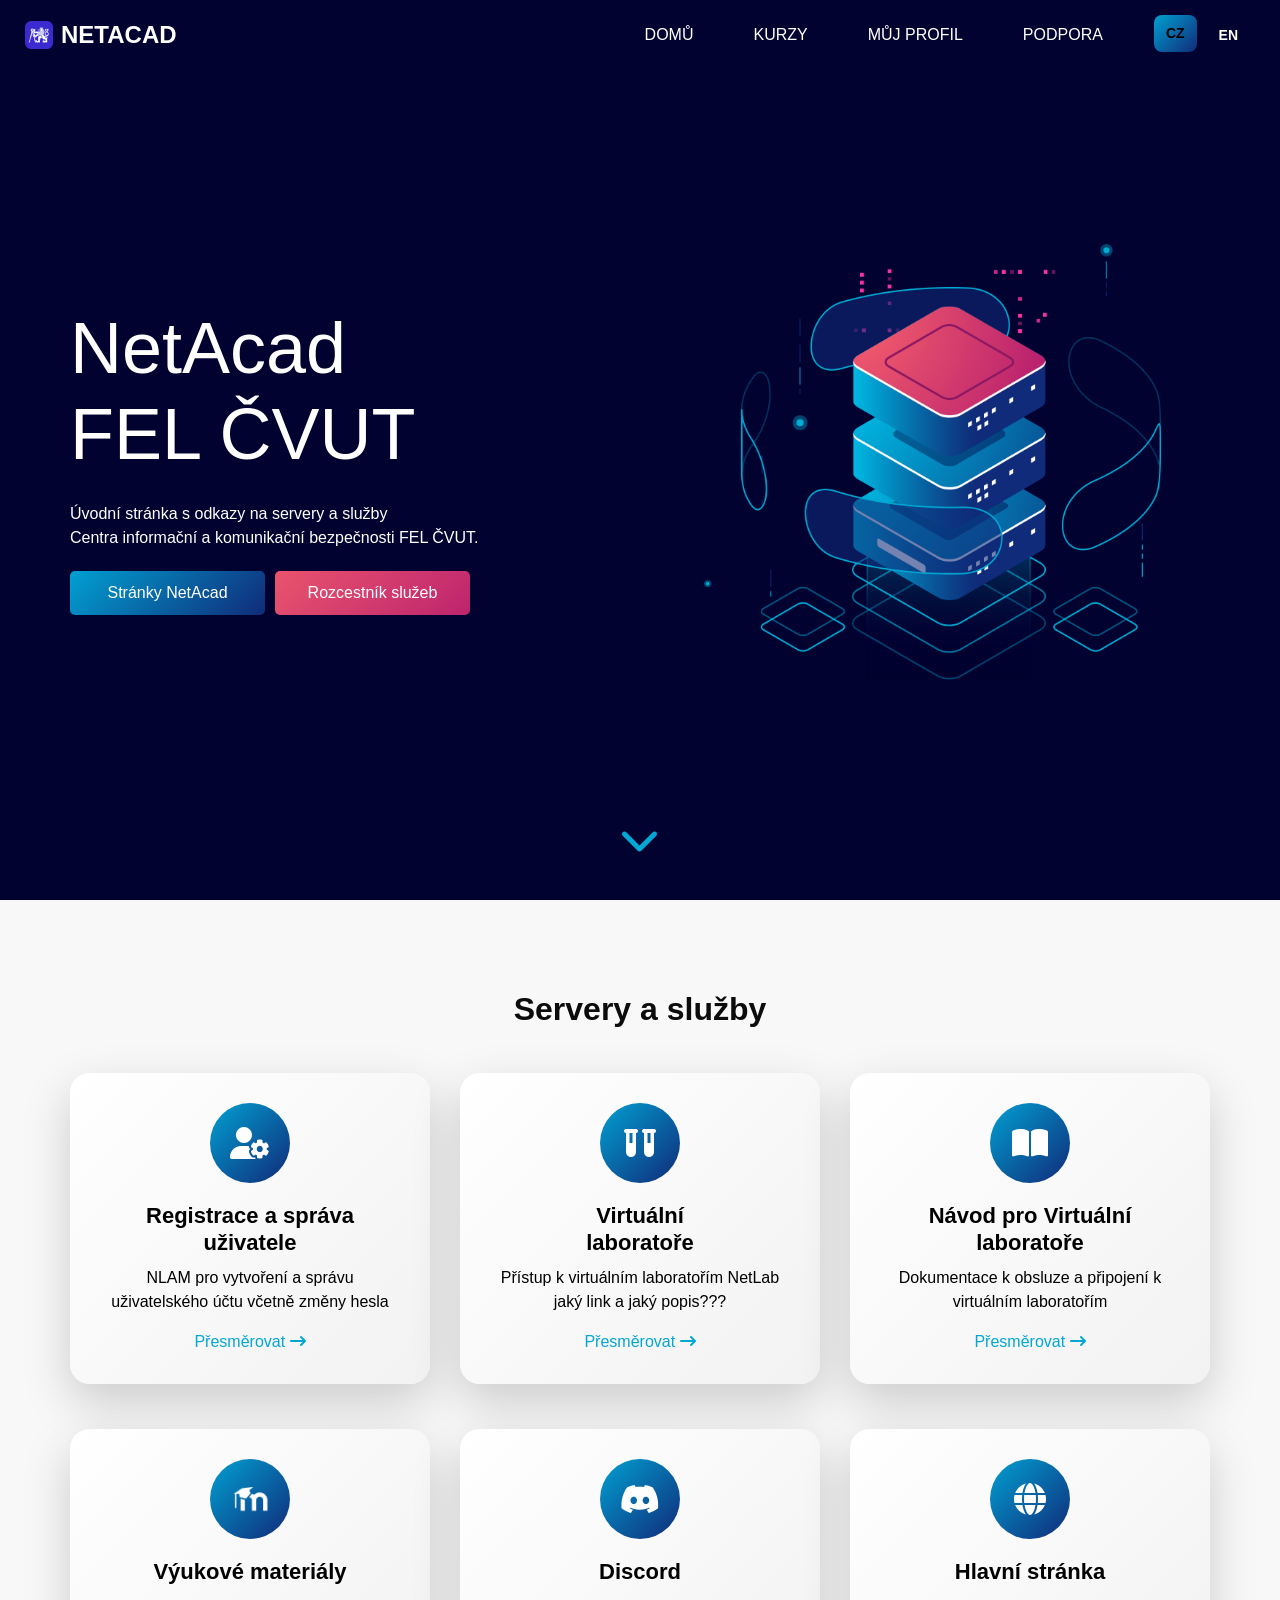
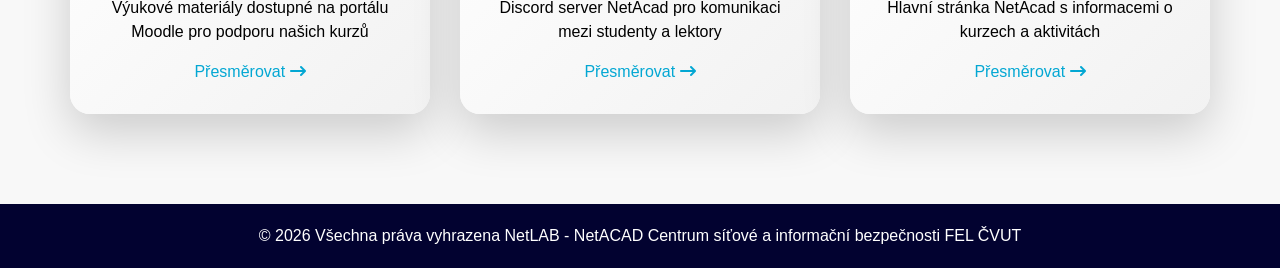
==== commit 4c96dc83: "Small changes, fixed one link" ====
--- a/index.html
+++ b/index.html
@@ -80,7 +80,7 @@
                           </li>
                       </ul>
 
-                    <div class="language-switcher ml-3">
+                    <div class="language-switcher ml-3 d-flex justify-content-center ">
                       <button class="btn btn-sm btn-outline-light" onclick="setLanguage('cz')">CZ</button>
                       <button class="btn btn-sm btn-outline-light" onclick="setLanguage('en')">EN</button>
                     </div>
@@ -164,7 +164,7 @@
         </div>
 
         <div class="col-md-6 col-lg-4">
-          <a href="https://access.netacad.fel.cvut.cz/en/login" class="box-link">
+          <a href="https://access.netacad.fel.cvut.cz/kasmportal" class="box-link">
             <div class="box">
               <div class="img-box">
                 <i class="fas fa-vials fa-2x text-white"></i>
--- a/css/style.css
+++ b/css/style.css
@@ -197,7 +197,6 @@
   transition: all 0.3s;
   position: relative;
   border-radius: 5px;
-  transition: all 0.3s;
 }
 .custom_nav-container .navbar-toggler span::before, .custom_nav-container .navbar-toggler span::after {
   content: "";
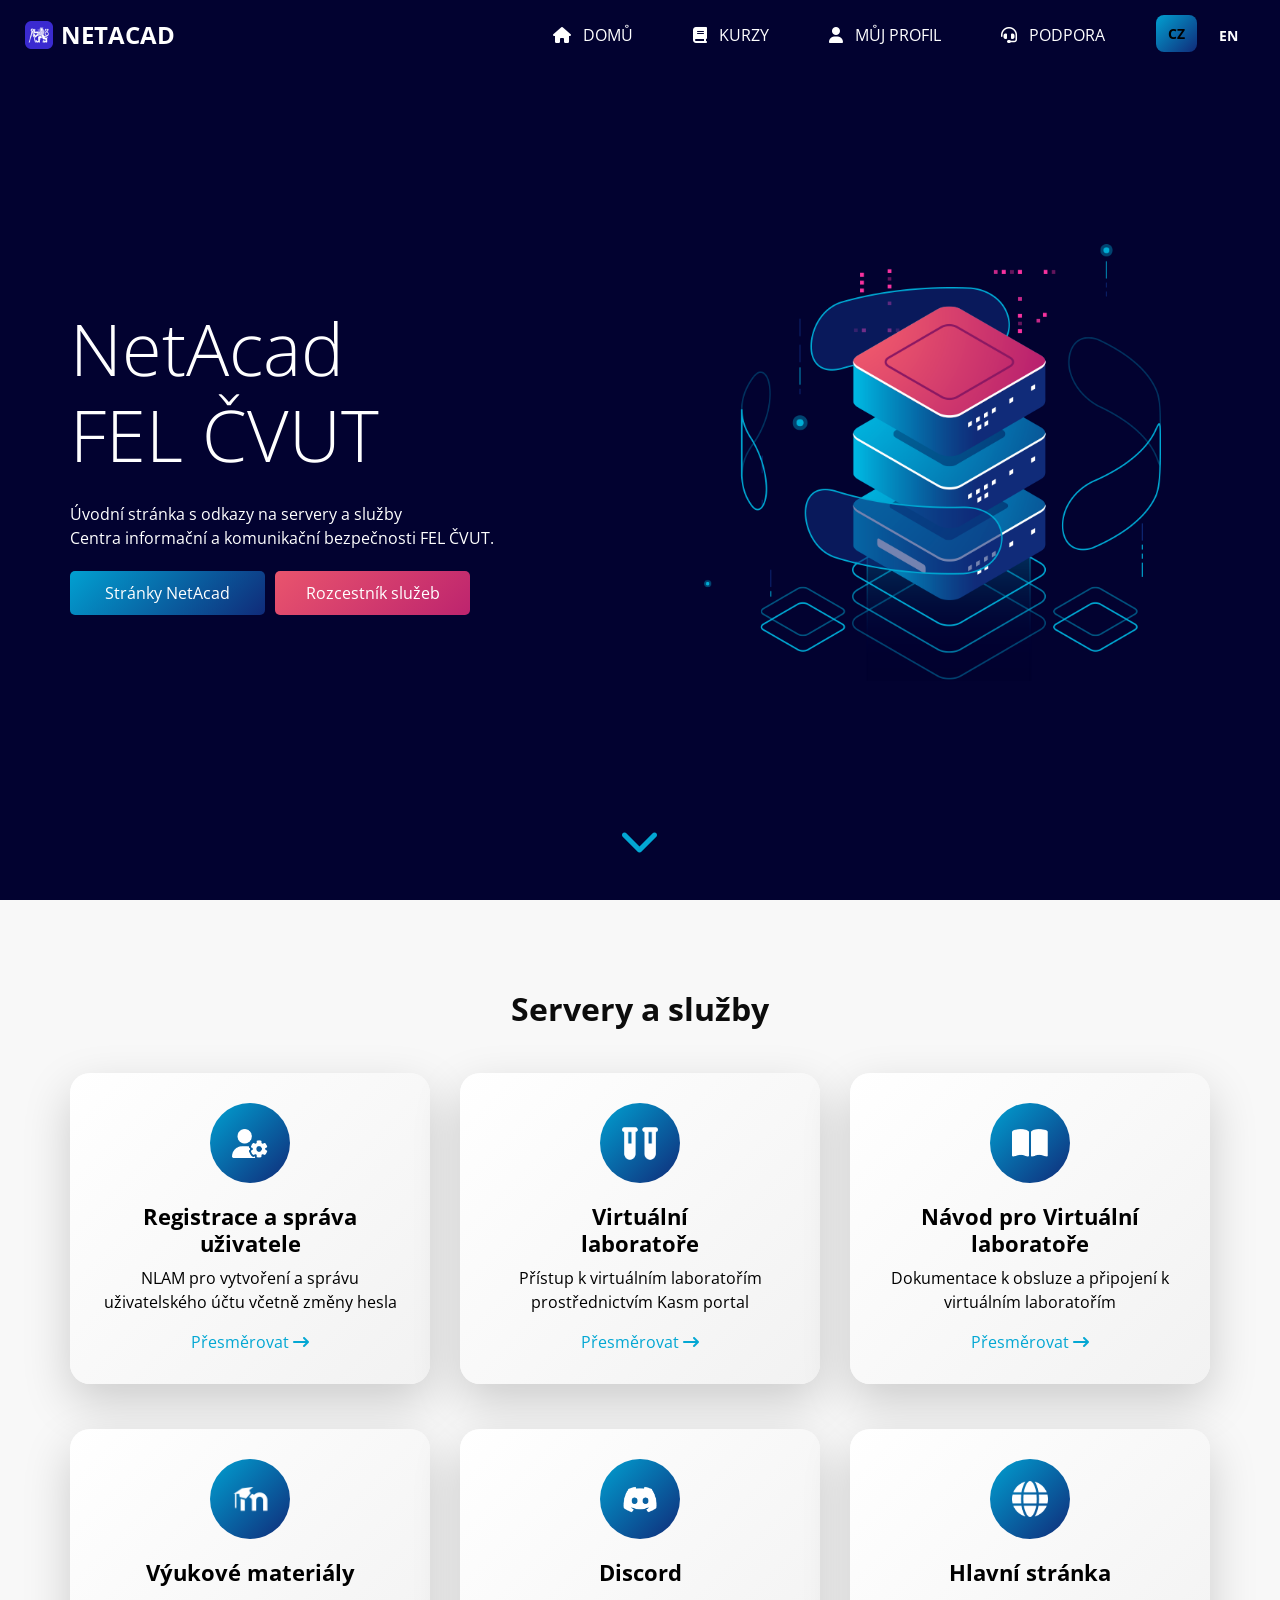
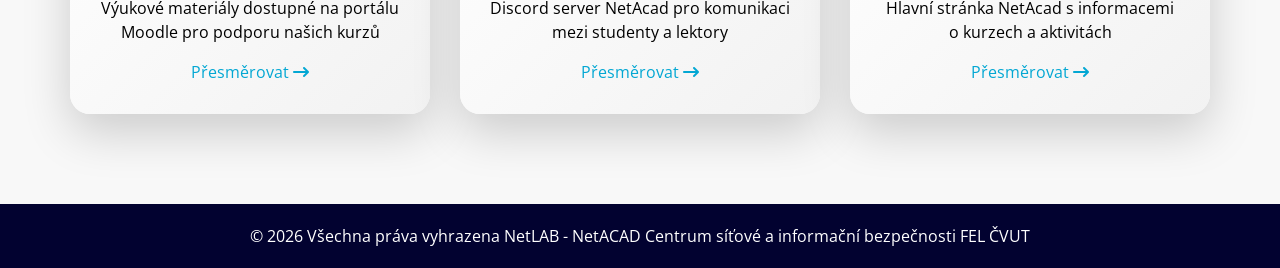
==== commit d77f9f19: "Small changes on index.html, restyled navody.html" ====
--- a/index.html
+++ b/index.html
@@ -20,11 +20,14 @@
   <link rel="stylesheet" type="text/css" href="css/bootstrap.css" />
 
   <!-- fonts style -->
-  <link href="https://fonts.googleapis.com/css2?family=Roboto:wght@400;500;700;900&display=swap" rel="stylesheet">
-  <link href="https://fonts.googleapis.com/css2?family=OpenSans:wght@400;500;700;900&display=swap" rel="stylesheet">
+  <link rel="preconnect" href="https://fonts.googleapis.com">
+  <link rel="preconnect" href="https://fonts.gstatic.com" crossorigin>
+  <link href="https://fonts.googleapis.com/css2?family=Open+Sans:ital,wght@0,300..800;1,300..800&display=swap" rel="stylesheet">
 
   <!-- font awesome style -->
-  <link href="css/font-awesome.min.css" rel="stylesheet" />
+  <link rel="stylesheet"
+        href="https://cdnjs.cloudflare.com/ajax/libs/font-awesome/6.5.2/css/all.min.css"
+        crossorigin="anonymous" referrerpolicy="no-referrer" />
 
   <!-- Custom styles for this template -->
   <link href="css/style.css" rel="stylesheet" />
@@ -63,13 +66,13 @@
                               </a>
                           </li>
                           <li class="nav-item">
-                              <a class="nav-link" href="#" data-i18n="courses">
-                                  <i class="https://moodle.netacad.fel.cvut.cz/moodle"></i> Kurzy
+                              <a class="nav-link" href="https://moodle.netacad.fel.cvut.cz/moodle" data-i18n="courses">
+                                  <i class="fas fa-book mr-2"></i> Kurzy
                               </a>
                           </li>
                           <li class="nav-item">
                               <a class="nav-link" href="https://access.netacad.fel.cvut.cz/en/login" data-i18n="profile">
-                                  <i class=""></i> Můj profil
+                                  <i class="fas fa-user mr-2"></i> Můj profil
                               </a>
                           </li>
 
@@ -150,7 +153,7 @@
           <a href="https://access.netacad.fel.cvut.cz/en/login" class="box-link">
             <div class="box">
               <div class="img-box">
-                <i class="fas fa-user-cog fa-2x text-white"></i>
+                <img src="images/user-gear.png" alt="Book Open" class="small-icon">
               </div>
               <div class="detail-box">
                 <h4 data-i18n="registration">Registrace a správa uživatele</h4>
@@ -167,11 +170,11 @@
           <a href="https://access.netacad.fel.cvut.cz/kasmportal" class="box-link">
             <div class="box">
               <div class="img-box">
-                <i class="fas fa-vials fa-2x text-white"></i>
+                <img src="images/vials.png" alt="Book Open" class="small-icon">
               </div>
               <div class="detail-box">
                 <h4 data-i18n="virtualLab">Virtuální <br> laboratoře</h4>
-                <p data-i18n="virtualLab_desc">Přístup k virtuálním laboratořím NetLab jaký link a jaký popis???</p>
+                <p data-i18n="virtualLab_desc">Přístup k virtuálním laboratořím prostřednictvím kasm portal</p>
                 <span class="redirect-link" data-i18n="redirect">
                 Přesměrovat <i class="fa fa-long-arrow-right"></i>
                 </span>
@@ -184,7 +187,7 @@
           <a href="navody.html" class="box-link">
             <div class="box">
               <div class="img-box">
-                <i class="fas fa-book-open fa-2x text-white"></i>
+                <img src="images/book-open.png" alt="Book Open" class="small-icon">
               </div>
               <div class="detail-box">
                 <h4 data-i18n="virtualLabGuide">Návod pro Virtuální laboratoře</h4>
@@ -218,7 +221,7 @@
           <a href="https://discord.gg/mCXzd8gn" class="box-link">
             <div class="box">
               <div class="img-box">
-                <i class="fab fa-discord fa-2x text-white"></i>
+                <img src="images/discord.png" alt="Discord" class="small-icon">
               </div>
               <div class="detail-box">
                 <h4 data-i18n="discord">Discord</h4>
@@ -235,7 +238,7 @@
           <a href="https://netacad.fel.cvut.cz" class="box-link">
             <div class="box">
               <div class="img-box">
-                <i class="fas fa-globe fa-2x text-white"></i>
+                <img src="images/globe.png" alt="Discord" class="small-icon">
               </div>
               <div class="detail-box">
                 <h4 data-i18n="mainPage">Hlavní stránka</h4>
--- a/css/style.css
+++ b/css/style.css
@@ -298,6 +298,7 @@
   transition: all 0.3s;
 }
 .slider_section .detail-box .btn-1:hover {
+  color: #ffffff;
   background-position: right center;
   box-shadow: 0 12px 40px rgba(255, 70, 70, 0.6);
   transform: translateY(-4px);
@@ -311,6 +312,7 @@
   transition: all 0.3s;
 }
 .slider_section .detail-box .btn-2:hover {
+  color: #ffffff;
   background-position: right center;
   box-shadow: 0 12px 40px rgba(3, 167, 211, 0.6);
   transform: translateY(-4px);
@@ -388,21 +390,6 @@
   color: #999;
   margin-top: 15px;
 }
-.about_section .detail-box a {
-  display: inline-block;
-  padding: 10px 45px;
-  background: #ff4646;
-  color: #ffffff;
-  border-radius: 5px;
-  transition: all 0.3s;
-  margin-top: 15px;
-}
-.about_section .detail-box a:hover {
-  background-position: right center;
-  box-shadow: 0 12px 40px rgba(255, 255, 255, 0.6);
-  transform: translateY(-4px);
-}
-
 .service_section .box {
   margin-top: 45px;
   display: flex;
@@ -571,21 +558,6 @@
   transform: rotate(8deg) scale(1.05);
   color: white;
 }
-.server_section .detail-box a {
-  display: inline-block;
-  padding: 10px 45px;
-  background: #ff4646;
-  color: #ffffff;
-  border-radius: 5px;
-  transition: all 0.3s;
-  margin-top: 25px;
-}
-.server_section .detail-box a:hover {
-  background-position: right center;
-  box-shadow: 0 12px 40px rgba(255, 255, 255, 0.6);
-  transform: translateY(-4px);
-}
-
 span.redirect-link {
   color: #03a7d3 !important;
 }
@@ -627,20 +599,6 @@
 }
 .price_section .price_container .box .btn-box {
   margin-top: 25px;
-}
-.price_section .price_container .box .btn-box a {
-  display: inline-block;
-  padding: 10px 35px;
-  background: #ff4646;
-  color: #ffffff;
-  border-radius: 5px;
-  transition: all 0.3s;
-  border: none;
-}
-.price_section .price_container .box .btn-box a:hover {
-  background-position: right center;
-  box-shadow: 0 12px 40px rgba(255, 255, 255, 0.6);
-  transform: translateY(-4px);
 }
 .price_section .price_container .box .btn-box a:hover {
   background-color: #03a7d3;
@@ -759,18 +717,7 @@
 .contact_section .form_container button {
   border: none;
   text-transform: uppercase;
-  display: inline-block;
-  padding: 15px 65px;
-  background: #ff4646;
-  color: #ffffff;
-  border-radius: 0;
-  transition: all 0.3s;
   font-weight: bold;
-}
-.contact_section .form_container button:hover {
-  background-position: right center;
-  box-shadow: 0 12px 40px rgba(255, 255, 255, 0.6);
-  transform: translateY(-4px);
 }
 
 /* info section */
@@ -844,18 +791,7 @@
 .info_section form button {
   width: 100%;
   text-align: center;
-  display: inline-block;
-  padding: 10px 55px;
-  background: #ff4646;
-  color: #ffffff;
-  border-radius: 0;
-  transition: all 0.3s;
   margin-top: 15px;
-}
-.info_section form button:hover {
-  background-position: right center;
-  box-shadow: 0 12px 40px rgba(255, 255, 255, 0.6);
-  transform: translateY(-4px);
 }
 
 /* end info section */
@@ -874,4 +810,118 @@
   color: inherit;
 }
 
+.btn-1 {
+  display: inline-block;
+  padding: 10px 15px;
+  background: linear-gradient(135deg, #e9546d, #bd246e);
+  color: #ffffff;
+  border-radius: 5px;
+  transition: all 0.3s;
+}
+.btn-1:hover {
+  color: #ffffff;
+  background-position: right center;
+  box-shadow: 0 12px 40px rgba(255, 70, 70, 0.6);
+  transform: translateY(-4px);
+}
+
+.btn-2 {
+  display: inline-block;
+  padding: 10px 15px;
+  background: linear-gradient(135deg, #01a0d1, #102b79);
+  color: #ffffff;
+  border-radius: 5px;
+  transition: all 0.3s;
+}
+.btn-2:hover {
+  color: #ffffff;
+  background-position: right center;
+  box-shadow: 0 12px 40px rgba(3, 167, 211, 0.6);
+  transform: translateY(-4px);
+}
+
+.btn-1-ss {
+  display: inline-block;
+  padding: 10px 15px;
+  background: linear-gradient(135deg, #e9546d, #bd246e);
+  color: #ffffff;
+  border-radius: 5px;
+  transition: all 0.3s;
+}
+.btn-1-ss:hover {
+  color: #ffffff;
+  background-position: right center;
+  box-shadow: 0 6px 18px rgba(255, 70, 70, 0.4); /* menší rozmazání a průhlednost */
+  transform: translateY(-3px);
+}
+
+.about_section .row {
+  align-items: stretch; /* místo center */
+}
+.about_section .sticky-aside {
+  margin-left: 4em;
+  position: sticky;
+  top: 90px; /* doladíš podle výšky hlavičky */
+}
+.about_section .sticky-aside img {
+  display: block;
+  width: 100%;
+  height: auto;
+}
+
+/* bezpečné chování na mobilech */
+@media (max-width: 767.98px) {
+  .about_section .sticky-aside {
+    position: static;
+    top: auto;
+  }
+}
+/* --- Video block tidy layout --- */
+.about_section .detail-box .video-block {
+  margin-top: 1rem;
+  margin-bottom: 1.5rem;
+}
+
+.about_section .detail-box .video-frame {
+  position: relative;
+  width: 100%;
+  aspect-ratio: 16/9; /* drží 16:9, žádné skrolování */
+  background: #000; /* hezké pozadí při načítání */
+  border-radius: 12px;
+  overflow: hidden;
+  box-shadow: 0 10px 28px rgba(0, 0, 0, 0.18);
+}
+
+.about_section .detail-box .video-frame video {
+  position: absolute;
+  inset: 0;
+  width: 100%;
+  height: 100%;
+  object-fit: cover; /* žádné černé pruhy při různých zdrojích */
+  display: block;
+  outline: none;
+}
+
+/* popisek pod videem */
+.about_section .detail-box .video-caption {
+  margin: 0.75rem 0 0;
+  font-size: 0.95rem;
+  color: #666;
+}
+
+/* zarovnání mezer kolem nadpisu a bloků okolo */
+.about_section .detail-box h3 + .video-block {
+  margin-top: 0.75rem; /* zjemní mezeru po H3 */
+}
+
+/* volitelné: větší odsazení okolních sekcí na desktopu */
+@media (min-width: 992px) {
+  .about_section .detail-box .video-block {
+    margin-bottom: 2rem;
+  }
+}
+img.small-icon {
+  width: 65% !important;
+}
+
 /*# sourceMappingURL=style.css.map */
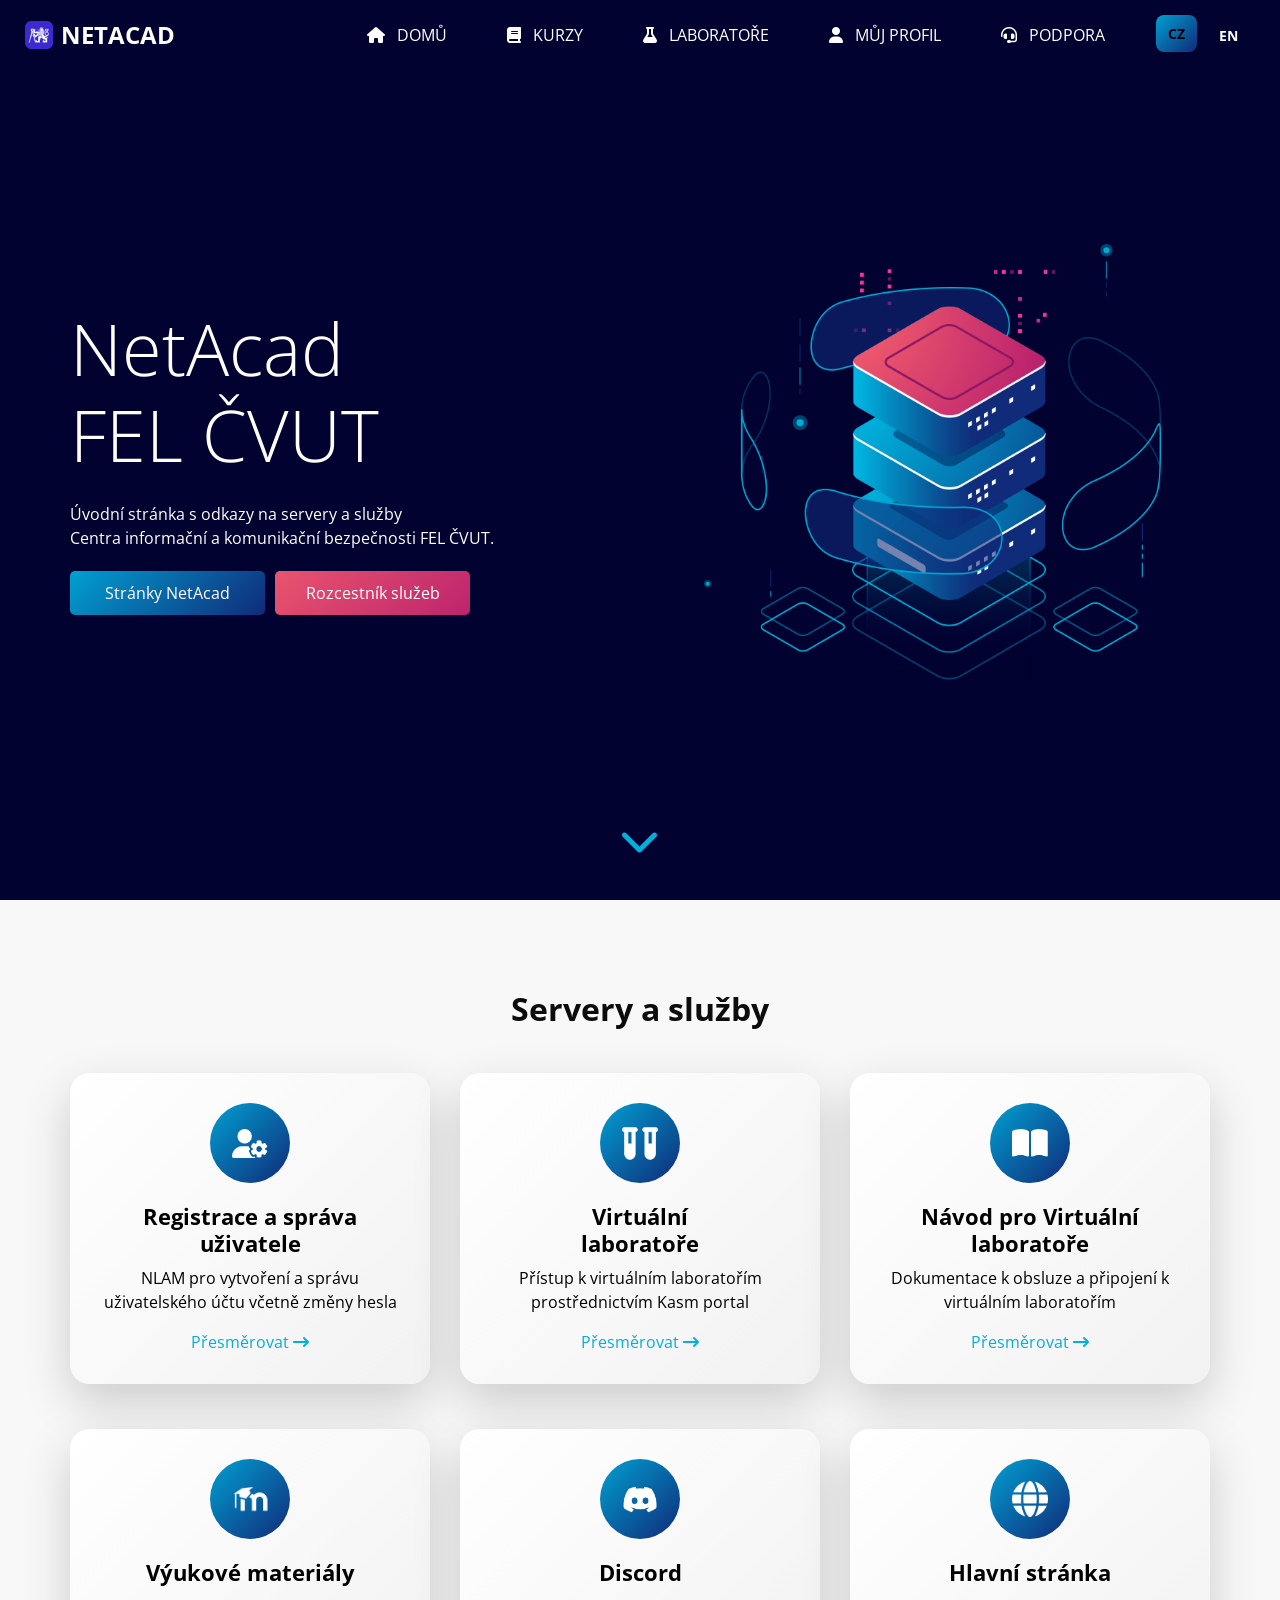
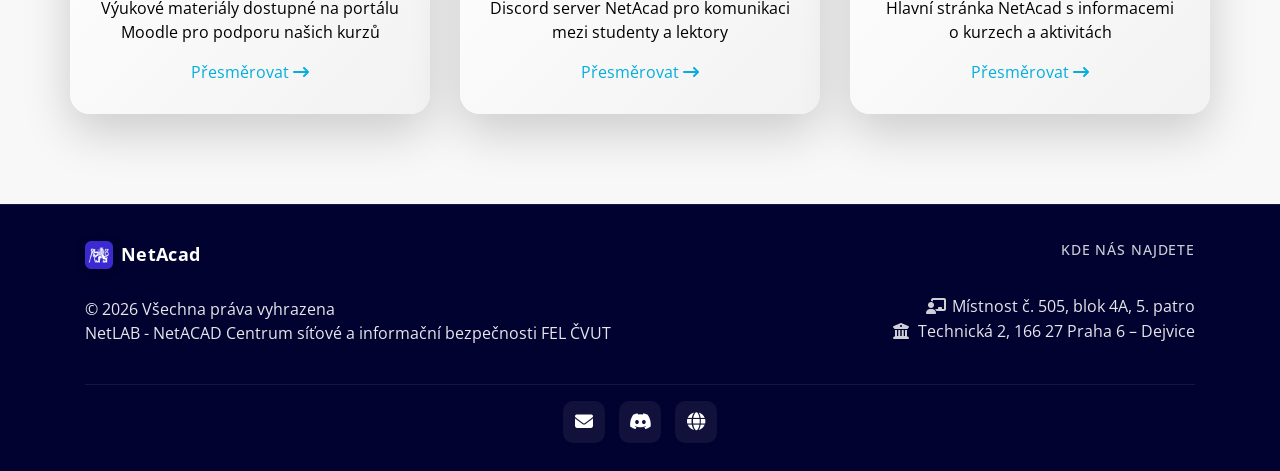
==== commit e8f15238: "Improved navody.html, way better footer, added one link to navbar" ====
--- a/index.html
+++ b/index.html
@@ -68,6 +68,11 @@
                           <li class="nav-item">
                               <a class="nav-link" href="https://moodle.netacad.fel.cvut.cz/moodle" data-i18n="courses">
                                   <i class="fas fa-book mr-2"></i> Kurzy
+                              </a>
+                          </li>
+                          <li class="nav-item">
+                              <a class="nav-link" href="https://access.netacad.fel.cvut.cz/kasmportal" data-i18n="labs">
+                                  <i class="fas fa-vials mr-2"></i> Laboratoře
                               </a>
                           </li>
                           <li class="nav-item">
@@ -259,16 +264,50 @@
 
 
   <!-- footer section -->
+  <!-- footer section -->
   <footer class="footer_section">
     <div class="container">
-      <p data-i18n="copyright">
-        &copy; <span id="displayYear"></span>
-        Všechna práva vyhrazena
-        <a> NetLAB - NetACAD Centrum síťové a informační bezpečnosti FEL ČVUT</a>
-      </p>
+      <div class="footer-inner">
+        <!-- Brand / Copyright -->
+        <div class="footer-col footer-brand">
+          <div class="brand-row">
+            <img src="favicon.ico" alt="NetAcad" width="28" height="28" class="mr-2">
+            <span>NetAcad</span>
+          </div>
+
+          <p class="footer-copy text-left" data-i18n="copyright">
+            &copy; <span id="displayYear"></span>
+            Všechna práva vyhrazena
+            <a href="#" class="footer-link">NetLAB – NetACAD Centrum síťové a informační bezpečnosti FEL ČVUT</a>
+          </p>
+        </div>
+
+        <!-- Address -->
+        <div class="footer-col footer-address">
+          <h6 class="footer-title" data-i18n="footer_title_location">Kde nás najdete</h6>
+          <p class="mt-3 mb-0 pb-0" data-i18n="address_line1">
+            <i class="fas fa-chalkboard-teacher "></i> Místnost č. 505, blok 4A, 5. patro
+          </p>
+          <p class="mb-0 mt-0 pt-0" data-i18n="address_line2">
+            <i class="fas fa-university "></i> Technická 2, 166 27 Praha 6 – Dejvice
+          </p>
+        </div>
+      </div>
+
+      <div class="footer-meta">
+        <!-- Optional quick contacts / socials -->
+        <a class="footer-meta-link" href="mailto:support@itu.fel.cvut.cz">
+          <i class="fas fa-envelope"></i> <span class="sr-only">Email</span>
+        </a>
+        <a class="footer-meta-link" href="https://discord.gg/mCXzd8gn">
+          <i class="fab fa-discord"></i> <span class="sr-only">Discord</span>
+        </a>
+        <a class="footer-meta-link" href="https://netacad.fel.cvut.cz">
+          <i class="fas fa-globe"></i> <span class="sr-only">Web</span>
+        </a>
+      </div>
     </div>
   </footer>
-  <!-- footer section -->
 
   <!-- jQuery -->
   <script src="js/jquery-3.4.1.min.js"></script>
--- a/css/style.css
+++ b/css/style.css
@@ -69,7 +69,7 @@
   top: 50%;
   width: 3px;
   height: 90px;
-  background-color: #03a7d3;
+  background-color: #05aedb;
   transform: translateY(-50%);
 }
 .container_border_style::before {
@@ -126,7 +126,7 @@
 }
 .custom_nav-container .navbar-nav .nav-item {
   transition: transform 0.3s ease, color 0.4s ease, text-shadow 0.4s ease;
-  text-shadow: 0 0 0 rgba(3, 167, 211, 0);
+  text-shadow: 0 0 0 rgba(5, 174, 219, 0);
   transform: translateY(0);
 }
 .custom_nav-container .navbar-nav .nav-item .nav-link {
@@ -137,11 +137,11 @@
   text-transform: uppercase;
 }
 .custom_nav-container .navbar-nav .nav-item .nav-link:hover {
-  color: #03a7d3 !important;
+  color: #05aedb !important;
 }
 .custom_nav-container .navbar-nav .nav-item:hover {
-  color: #03a7d3 !important;
-  text-shadow: 0 0 8px rgba(3, 167, 211, 0.8), 0 0 16px rgba(3, 167, 211, 0.5);
+  color: #05aedb !important;
+  text-shadow: 0 0 8px rgba(5, 174, 219, 0.8), 0 0 16px rgba(5, 174, 219, 0.5);
   transform: translateY(-3px);
 }
 
@@ -156,7 +156,7 @@
   border-radius: 8px;
   cursor: pointer;
   transition: all 0.3s ease;
-  text-shadow: 0 0 0 rgba(3, 167, 211, 0);
+  text-shadow: 0 0 0 rgba(5, 174, 219, 0);
 }
 .language-switcher button.active {
   background: linear-gradient(135deg, #01a0d1, #102b79);
@@ -165,9 +165,9 @@
 }
 .language-switcher button:hover {
   background-color: transparent;
-  color: #03a7d3;
+  color: #05aedb;
   transform: translateY(-2px);
-  text-shadow: 0 0 6px rgba(3, 167, 211, 0.4), 0 0 12px rgba(3, 167, 211, 0.2);
+  text-shadow: 0 0 6px rgba(5, 174, 219, 0.4), 0 0 12px rgba(5, 174, 219, 0.2);
 }
 
 .custom_nav-container .nav_search-btn {
@@ -278,7 +278,7 @@
 }
 .slider_section .detail-box h1 span {
   font-size: 3rem;
-  color: #03a7d3;
+  color: #05aedb;
 }
 .slider_section .detail-box .btn-box {
   display: flex;
@@ -314,7 +314,7 @@
 .slider_section .detail-box .btn-2:hover {
   color: #ffffff;
   background-position: right center;
-  box-shadow: 0 12px 40px rgba(3, 167, 211, 0.6);
+  box-shadow: 0 12px 40px rgba(5, 174, 219, 0.6);
   transform: translateY(-4px);
 }
 .slider_section .img-box img {
@@ -353,7 +353,7 @@
   left: 50%;
   transform: translateX(-50%);
   font-size: 2.5rem;
-  color: #03a7d3;
+  color: #05aedb;
   transition: transform 0.3s ease, color 0.3s ease;
   z-index: 10;
   animation: bounce 2s infinite;
@@ -362,7 +362,7 @@
   transition: transform 0.3s;
 }
 .scroll-down-arrow:hover {
-  color: rgb(13.4345794393, 201.191588785, 251.5654205607);
+  color: rgb(25.2455357143, 202.5446428571, 249.7544642857);
   transform: translateX(-50%) translateY(-4px);
 }
 .scroll-down-arrow:hover i {
@@ -445,17 +445,17 @@
   color: #000000;
 }
 .service_section .box .detail-box a {
-  color: #03a7d3 !important;
+  color: #05aedb !important;
   font-weight: 500;
   text-decoration: none;
   transition: color 0.3s;
 }
 .service_section .box .detail-box a:hover {
-  color: rgb(2.285046729, 127.2009345794, 160.714953271);
+  color: rgb(3.8616071429, 134.3839285714, 169.1383928571);
 }
 .service_section .box:hover {
   transform: translateY(-8px);
-  box-shadow: 0 16px 40px rgba(3, 167, 211, 0.3);
+  box-shadow: 0 16px 40px rgba(5, 174, 219, 0.3);
 }
 .service_section .box:hover .img-box {
   transform: scale(1.05);
@@ -559,7 +559,7 @@
   color: white;
 }
 span.redirect-link {
-  color: #03a7d3 !important;
+  color: #05aedb !important;
 }
 
 .price_section .price_container {
@@ -586,7 +586,7 @@
 }
 .price_section .price_container .box .detail-box h6 {
   text-transform: uppercase;
-  color: #03a7d3;
+  color: #05aedb;
   font-size: 20px;
   margin-bottom: 10px;
 }
@@ -601,20 +601,20 @@
   margin-top: 25px;
 }
 .price_section .price_container .box .btn-box a:hover {
-  background-color: #03a7d3;
+  background-color: #05aedb;
   color: #ffffff;
 }
 .price_section .price_container .box:hover {
   color: #ffffff;
 }
 .price_section .price_container .box:hover .detail-box {
-  background-color: #03a7d3;
+  background-color: #05aedb;
 }
 .price_section .price_container .box:hover h6 {
   color: #ffffff;
 }
 .price_section .price_container .box:hover a {
-  background-color: #03a7d3;
+  background-color: #05aedb;
   color: #ffffff;
 }
 
@@ -647,7 +647,7 @@
 }
 .client_section .box .client_info .client_name h5 {
   font-weight: bold;
-  color: #03a7d3;
+  color: #05aedb;
   margin-bottom: 0;
   text-transform: uppercase;
 }
@@ -660,7 +660,7 @@
 }
 .client_section .box .client_info i {
   font-size: 24px;
-  color: #03a7d3;
+  color: #05aedb;
 }
 .client_section .box p {
   margin-top: 25px;
@@ -674,7 +674,7 @@
 .client_section .carousel-control-next {
   width: 50px;
   height: 50px;
-  background-color: #03a7d3;
+  background-color: #05aedb;
   opacity: 1;
   font-size: 28px;
   font-weight: bold;
@@ -836,7 +836,7 @@
 .btn-2:hover {
   color: #ffffff;
   background-position: right center;
-  box-shadow: 0 12px 40px rgba(3, 167, 211, 0.6);
+  box-shadow: 0 12px 40px rgba(5, 174, 219, 0.6);
   transform: translateY(-4px);
 }
 
@@ -924,4 +924,212 @@
   width: 65% !important;
 }
 
+/* Layout helpers */
+.container--narrow {
+  max-width: 720px; /* readable measure */
+}
+
+.flow > * + * {
+  margin-top: 1rem;
+}
+
+@media (min-width: 992px) {
+  .flow > * + * {
+    margin-top: 1.25rem;
+  }
+}
+.btn-row {
+  display: flex;
+  flex-wrap: wrap;
+  gap: 12px; /* even spacing between buttons */
+}
+
+/* Headings rhythm (optional, smoother spacing) */
+.detail-box h2 {
+  margin-bottom: 0.5rem;
+}
+
+.detail-box h3 {
+  margin-top: 1rem;
+  margin-bottom: 0.25rem;
+}
+
+/* Sticky image: smaller, pushed right, card look */
+.about_section .sticky-aside {
+  position: sticky;
+  top: 90px;
+  width: 85%;
+  margin-left: auto;
+  transform: translateX(16px);
+}
+
+.card-aside {
+  overflow: hidden;
+}
+
+.card-aside img {
+  display: block;
+  width: 100%;
+  height: auto;
+}
+
+/* Keep rows same height so sticky can actually stick */
+.about_section .row {
+  align-items: stretch;
+}
+
+/* Video block: already good from your last pass */
+.about_section .detail-box .video-block {
+  margin-top: 1rem;
+  margin-bottom: 1.5rem;
+}
+
+.about_section .detail-box .video-frame {
+  position: relative;
+  width: 100%;
+  aspect-ratio: 16/9;
+  background: #000;
+  border-radius: 12px;
+  overflow: hidden;
+  box-shadow: 0 10px 28px rgba(0, 0, 0, 0.18);
+}
+
+.about_section .detail-box .video-frame video {
+  position: absolute;
+  inset: 0;
+  width: 100%;
+  height: 100%;
+  object-fit: cover;
+}
+
+/* Mobile fallbacks */
+@media (max-width: 991.98px) {
+  .about_section .sticky-aside {
+    position: static;
+    transform: none;
+    width: 100%;
+    margin-left: 0;
+  }
+  .container--narrow {
+    max-width: 100%;
+  }
+}
+.footer_section {
+  background: #020230;
+  color: #ffffff;
+  padding: 36px 0 28px;
+  border-top: 1px solid rgba(255, 255, 255, 0.08);
+}
+.footer_section .container {
+  max-width: 1140px;
+}
+.footer_section .footer-inner {
+  display: grid;
+  grid-template-columns: 1fr;
+  gap: 24px;
+  align-items: start;
+  padding-bottom: 18px;
+  border-bottom: 1px solid rgba(255, 255, 255, 0.08);
+  margin: 0 2em;
+  text-align: left;
+}
+@media (min-width: 768px) {
+  .footer_section .footer-inner {
+    grid-template-columns: 1.2fr 0.8fr; /* brand / address */
+    gap: 32px;
+    margin: 0;
+  }
+}
+.footer_section .footer-col {
+  min-width: 0;
+}
+.footer_section .footer-brand .brand-row {
+  display: inline-flex;
+  align-items: center;
+  font-weight: 700;
+  letter-spacing: 0.3px;
+  margin-bottom: 8px;
+}
+.footer_section .footer-brand .brand-row span {
+  font-size: 18px;
+}
+.footer_section .footer-brand .brand-row img {
+  filter: drop-shadow(0 2px 4px rgba(0, 0, 0, 0.25));
+}
+.footer_section .footer-brand .footer-copy {
+  margin: 0;
+  line-height: 1.55;
+  opacity: 0.9;
+}
+.footer_section .footer-brand .footer-copy .footer-link {
+  color: #ffffff;
+  text-decoration: none;
+  border-bottom: 1px dashed rgba(255, 255, 255, 0.35);
+  transition: color 0.25s, border-color 0.25s;
+}
+.footer_section .footer-brand .footer-copy .footer-link:hover {
+  color: #05aedb;
+  border-color: transparent;
+}
+.footer_section .footer-address {
+  text-align: left;
+}
+@media (min-width: 768px) {
+  .footer_section .footer-address {
+    text-align: right;
+  }
+}
+.footer_section .footer-address .footer-title {
+  margin: 0 0 6px 0;
+  font-size: 0.9rem;
+  text-transform: uppercase;
+  letter-spacing: 0.06em;
+  opacity: 0.8;
+}
+.footer_section .footer-address p {
+  color: rgba(255, 255, 255, 0.9);
+  line-height: 1.6;
+}
+.footer_section .footer-address p i {
+  width: 1.1em;
+  text-align: center;
+  opacity: 0.9;
+}
+.footer_section .footer-meta {
+  display: flex;
+  justify-content: center;
+  gap: 14px;
+  padding-top: 16px;
+}
+.footer_section .footer-meta .footer-meta-link {
+  display: inline-flex;
+  align-items: center;
+  justify-content: center;
+  width: 42px;
+  height: 42px;
+  border-radius: 10px;
+  background: rgba(255, 255, 255, 0.06);
+  color: #ffffff;
+  font-size: 18px;
+  transition: transform 0.2s, box-shadow 0.25s, background 0.25s, color 0.25s;
+}
+.footer_section .footer-meta .footer-meta-link:hover {
+  background: rgba(255, 255, 255, 0.12);
+  color: #05aedb;
+  transform: translateY(-2px);
+  box-shadow: 0 8px 18px rgba(0, 0, 0, 0.25);
+}
+
+/* Visually hidden (for screen reader text above) */
+.sr-only {
+  position: absolute !important;
+  width: 1px;
+  height: 1px;
+  padding: 0;
+  margin: -1px;
+  overflow: hidden;
+  clip: rect(0, 0, 0, 0);
+  border: 0;
+}
+
 /*# sourceMappingURL=style.css.map */
